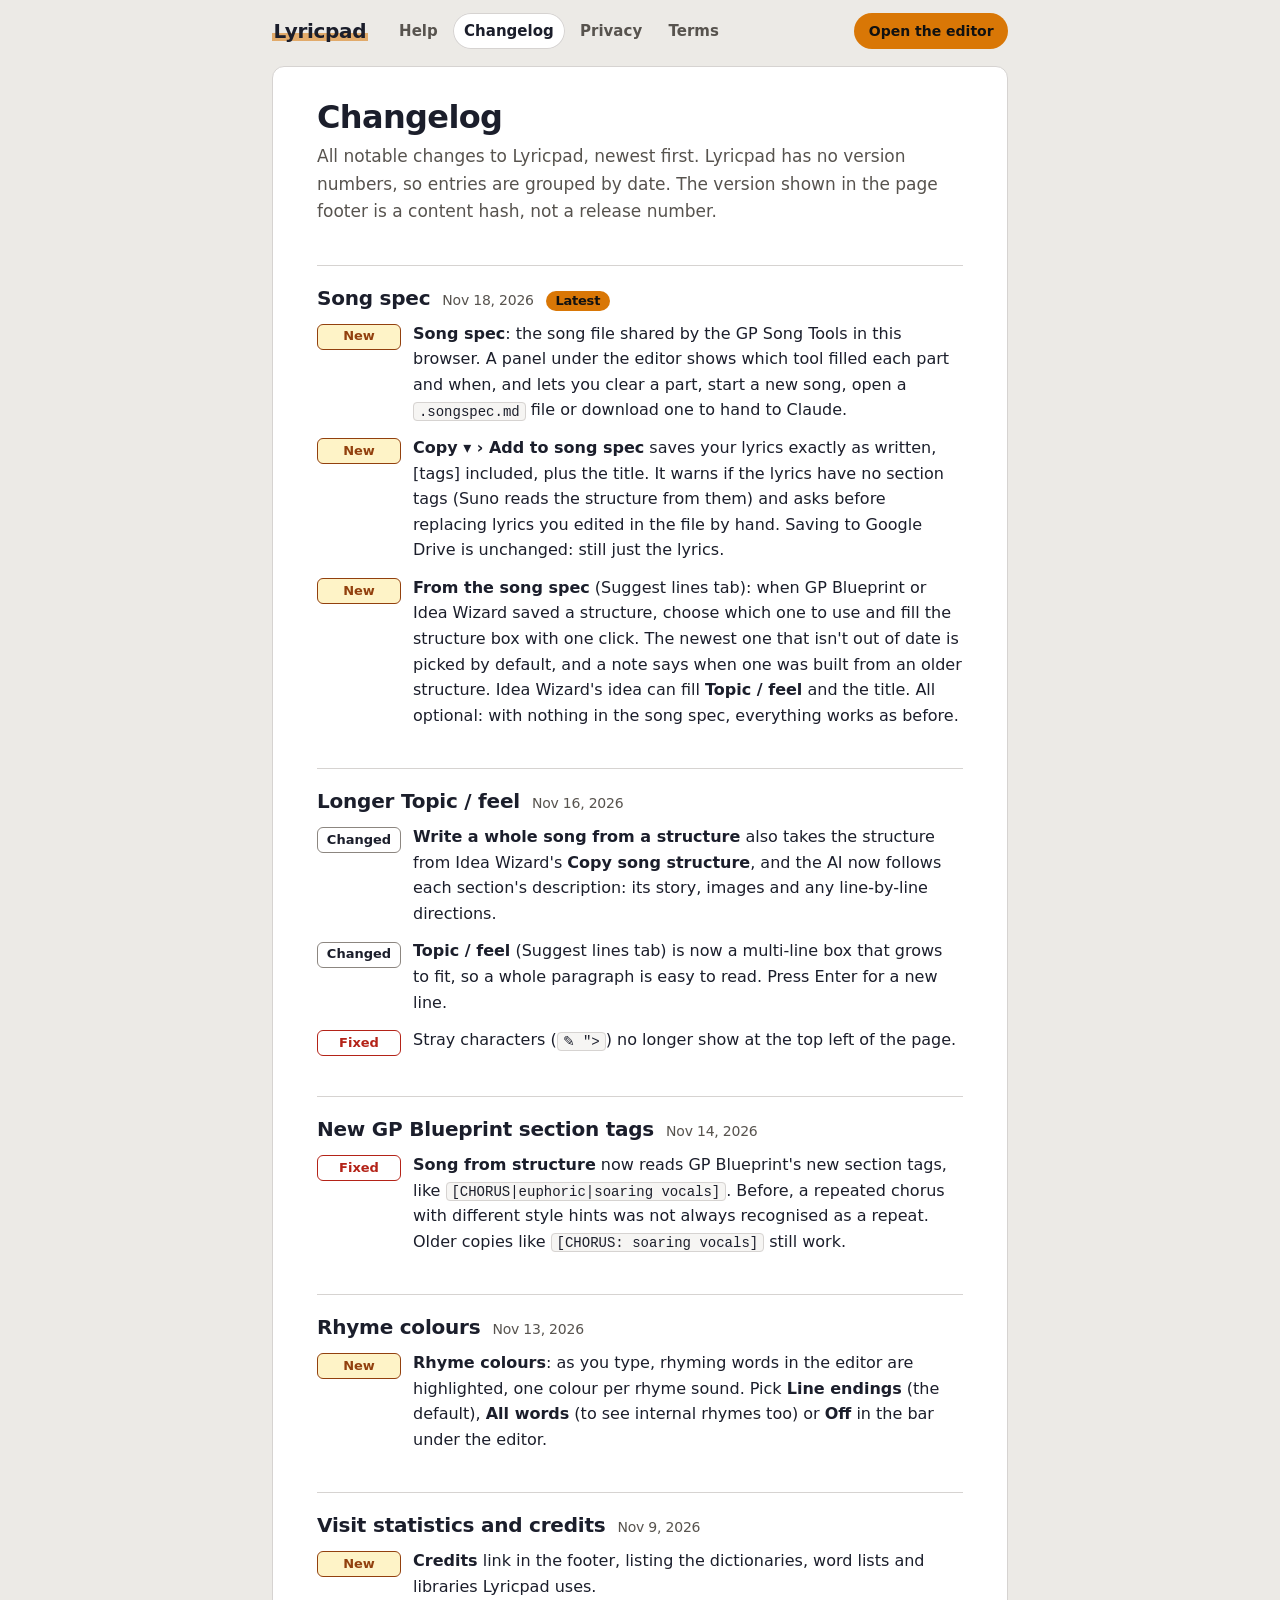
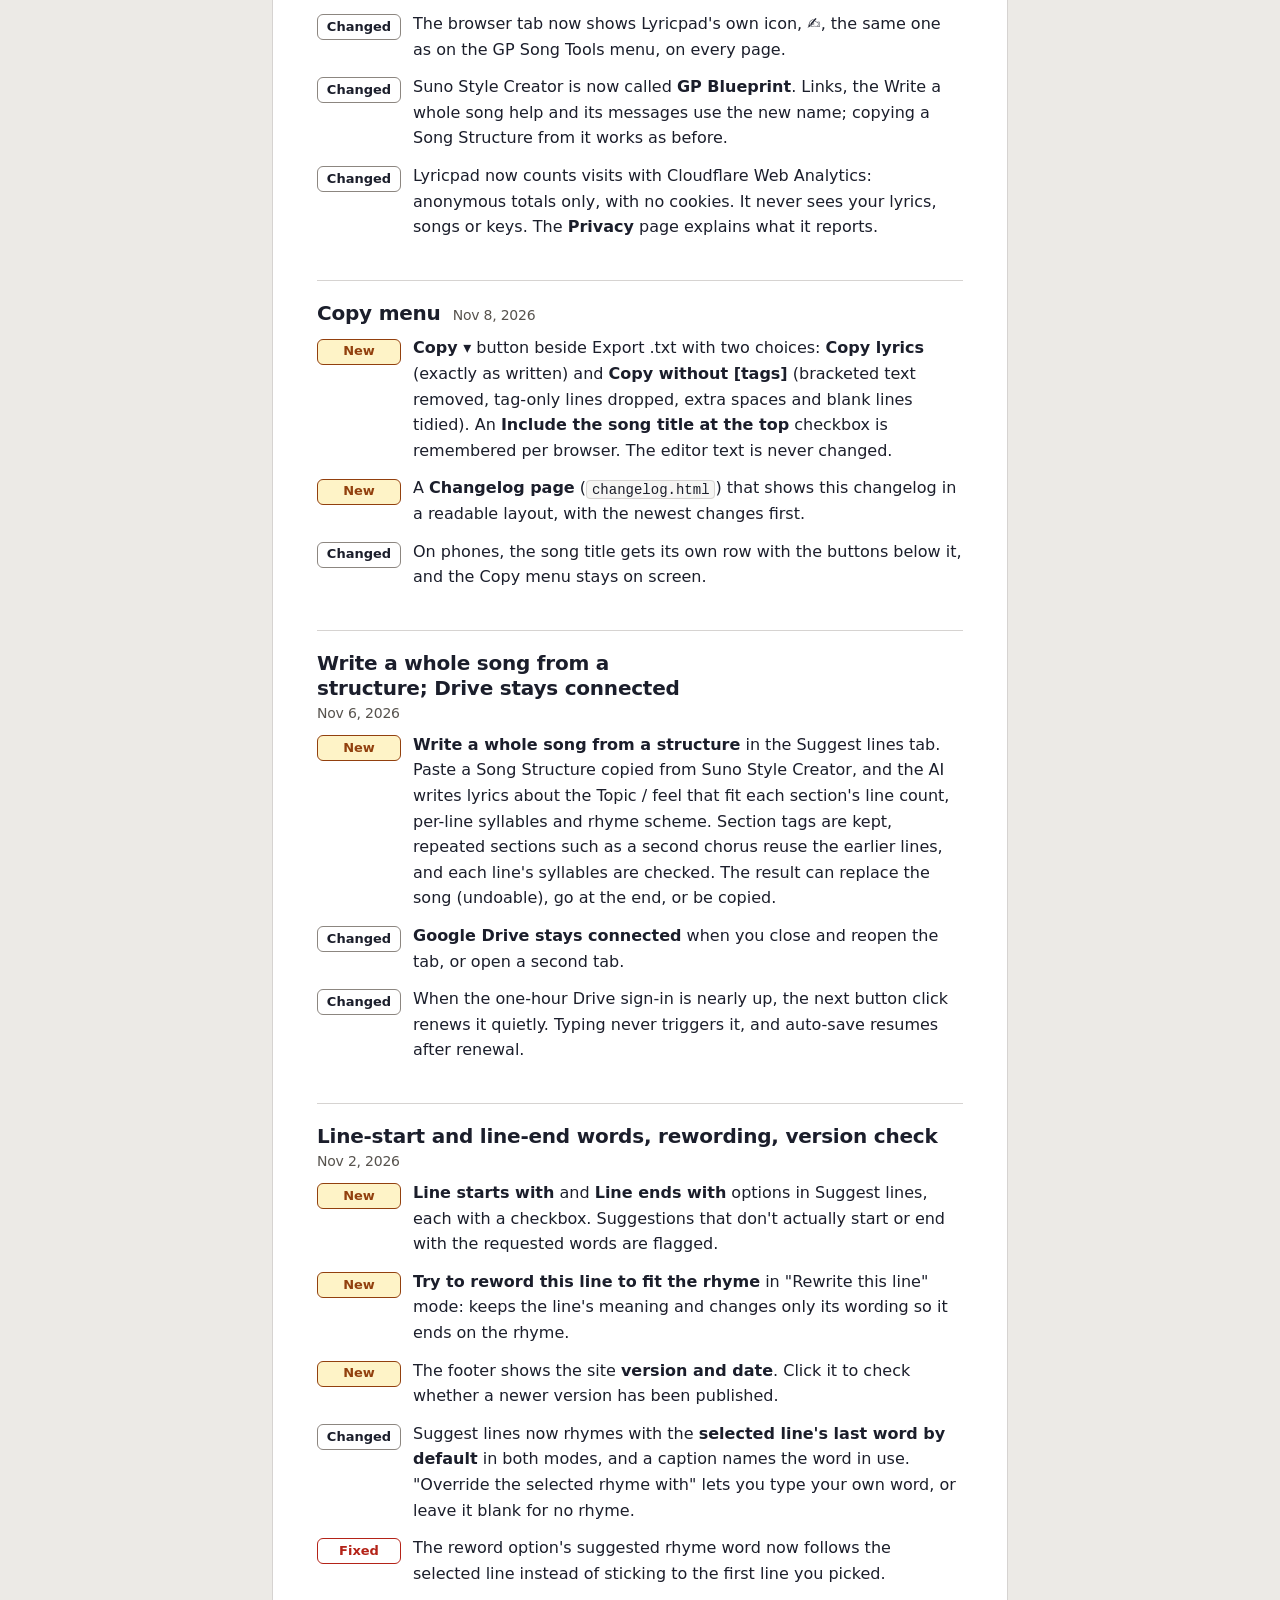
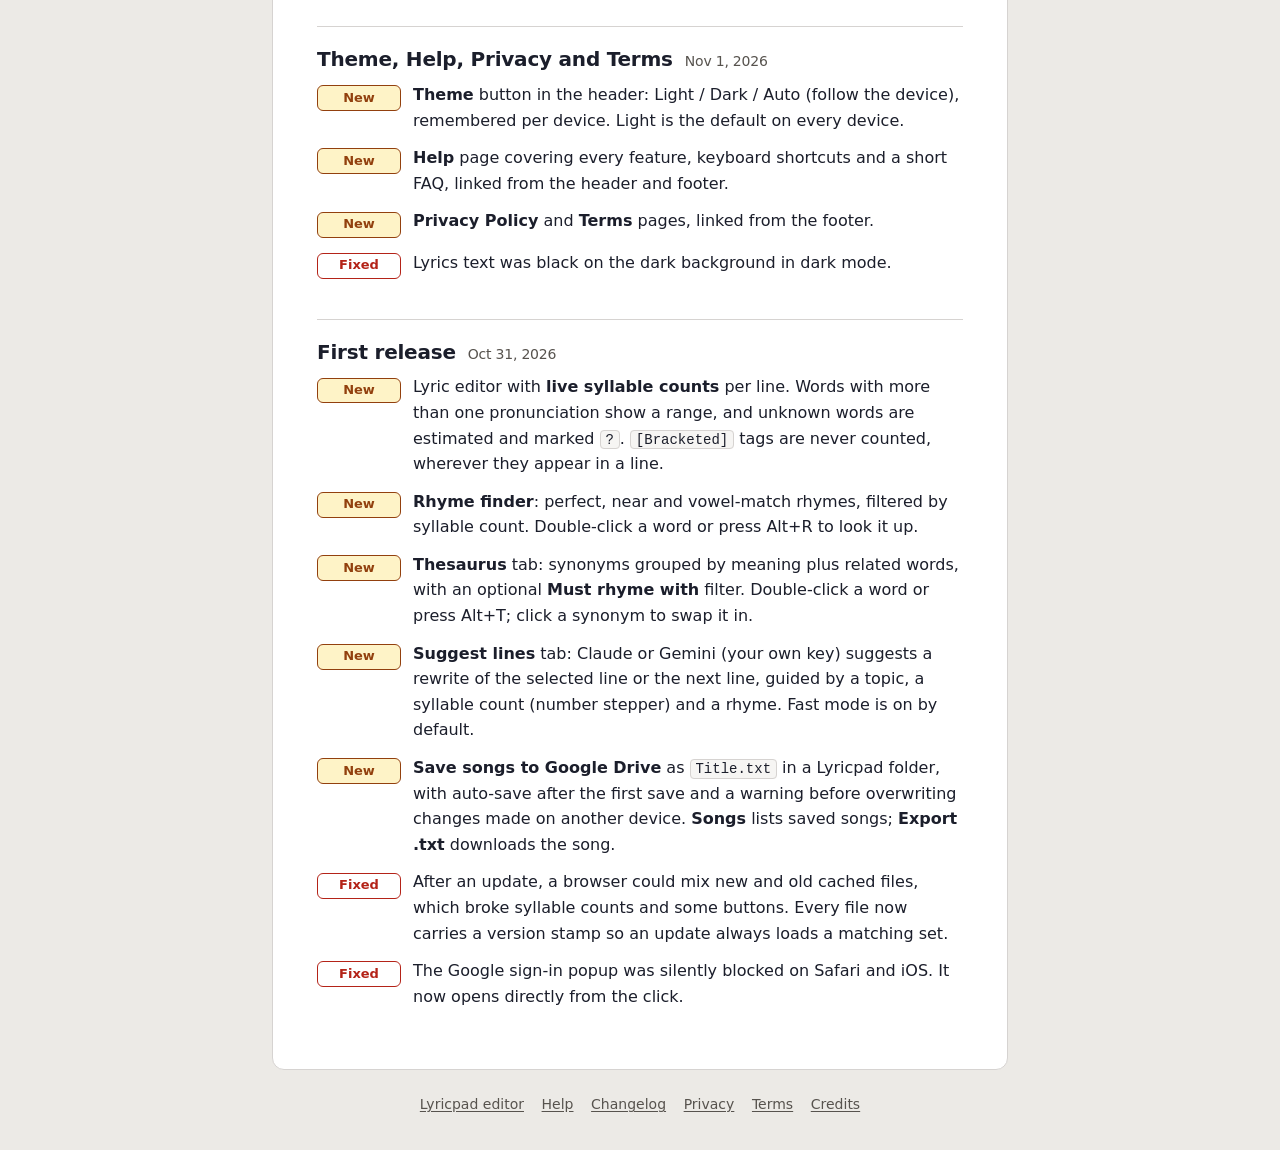
==== changelog.html @ 9645e750 "WIP redesign: design system, plan, new app and page styles Co-Authored-By: Claude Opus 5.5 <noreply@" ====
<!doctype html>
<html lang="en">
<head>
<meta charset="utf-8">
<link rel="icon" href="data:image/svg+xml,<svg xmlns='http://www.w3.org/2000/svg' viewBox='0 0 100 100'><text y='.9em' font-size='90'>✍️</text></svg>">
<meta name="viewport" content="width=device-width, initial-scale=1, viewport-fit=cover">
<title>Lyricpad — Changelog</title>
<meta name="description" content="What changed in Lyricpad, newest first.">
<script>
  // Match the theme chosen in the app.
  (function () {
    let t = "light";
    try { t = localStorage.getItem("lyricpad:theme") || "light"; } catch {}
    document.documentElement.dataset.theme = t === "dark" || t === "auto" ? t : "light";
  })();
</script>
<link rel="stylesheet" href="css/pages.css?v=831891fa">
</head>
<body>
<header class="pagebar">
  <a class="brand" href="./" title="Back to the Lyricpad editor"><span class="mark">Lyricpad</span></a>
  <nav aria-label="Lyricpad pages"><a href="help.html">Help</a><a href="changelog.html" aria-current="page">Changelog</a><a href="privacy.html">Privacy</a><a href="terms.html">Terms</a></nav>
  <a class="open-app" href="./">Open the editor</a>
</header>
<div class="page-wrap">
<main>
<h1>Changelog</h1>
<p class="sub"><span id="intro">What changed in Lyricpad, newest first.</span></p>
<div id="log"><p class="msg">Loading…</p></div>
</main>
</div>
<footer class="page-foot">
  <a href="./">Lyricpad editor</a>
  <a href="help.html">Help</a>
  <a href="changelog.html">Changelog</a>
  <a href="privacy.html">Privacy</a>
  <a href="terms.html">Terms</a>
  <a href="https://gp-songtools.github.io/toolsmenu/privacy.html#credits">Credits</a>
</footer>
<script>
// Renders CHANGELOG.md (the single source of truth) next to this page.
(function () {
  const log = document.getElementById("log");
  const MON = ["Jan","Feb","Mar","Apr","May","Jun","Jul","Aug","Sep","Oct","Nov","Dec"];
  const TAGS = { added: ["new", "New"], changed: ["chg", "Changed"], fixed: ["fix", "Fixed"], removed: ["chg", "Removed"] };
  const esc = s => s.replace(/&/g, "&amp;").replace(/</g, "&lt;").replace(/>/g, "&gt;").replace(/"/g, "&quot;");
  // Inline markdown on already-escaped text: `code`, **bold**, *italic*, [text](url).
  function inline(s) {
    const codes = [];
    s = esc(s).replace(/`([^`]+)`/g, (_, c) => (codes.push(c), "\u0000" + (codes.length - 1) + "\u0000"));
    s = s.replace(/\*\*(.+?)\*\*/g, "<b>$1</b>")
         .replace(/(^|[^*\w])\*([^*\s][^*]*?)\*(?!\w)/g, "$1<i>$2</i>")
         .replace(/\[([^\]]+)\]\(([^)\s]+)\)/g, (m, t, u) =>
           /^(https?:\/\/|\.?\/|#|[\w.-]+(\.\w+)?$)/.test(u) ? `<a href="${u}">${t}</a>` : t)
         .replace(/(^|[\s(])(https?:\/\/[^\s<)]+)/g, '$1<a href="$2">$2</a>');
    return s.replace(/\u0000(\d+)\u0000/g, (_, i) => `<code>${codes[i]}</code>`);
  }
  function niceDate(d) {
    const m = /^(\d{4})-(\d{2})-(\d{2})$/.exec(d);
    return m ? `${MON[+m[2] - 1]} ${+m[3]}, ${m[1]}` : d;
  }
  function render(md) {
    const out = [], intro = [];
    let sec = null, tag = null, item = null, sub = null;
    const close = () => { item = null; sub = null; };
    for (const raw of md.replace(/\r/g, "").split("\n")) {
      const line = raw.trimEnd();
      let m;
      if (/^#\s/.test(line)) continue;
      if ((m = /^##\s+(.*)$/.exec(line))) {
        close(); tag = null;
        const [, date, title] = /^(\d{4}-\d{2}-\d{2})?\s*(?:[—–-]\s*)?(.*)$/.exec(m[1]);
        sec = { date: date || "", title: title || "", body: [] };
        out.push(sec); continue;
      }
      if (!sec) { if (line) intro.push(line); continue; }
      if ((m = /^###\s+(.*)$/.exec(line))) {
        close();
        const k = m[1].trim().toLowerCase();
        tag = TAGS[k] || ["chg", m[1].trim()];
        continue;
      }
      if ((m = /^- (.*)$/.exec(line))) {
        item = { tag, text: m[1], subs: [] }; sub = null;
        sec.body.push(item); continue;
      }
      if (item && (m = /^\s{2,}- (.*)$/.exec(line))) { sub = { text: m[1] }; item.subs.push(sub); continue; }
      if (item && /^\s{2,}\S/.test(line)) { (sub || item).text += " " + line.trim(); continue; }
      if (!line) { close(); continue; }
      sec.body.push({ para: line });
    }
    if (!out.length) throw new Error("No entries found");
    let html = "";
    out.forEach((s, i) => {
      const id = (s.date || "entry") + (out.slice(0, i).some(o => o.date === s.date) ? "-" + i : "");
      html += `<section><h2 id="${esc(id)}"><span class="ver"><span class="v">${inline(s.title || niceDate(s.date))}</span>`;
      if (s.title && s.date) html += `<time datetime="${esc(s.date)}">${esc(niceDate(s.date))}</time>`;
      if (i === 0) html += `<span class="cur">Latest</span>`;
      html += `</span></h2>`;
      let open = false;
      for (const b of s.body) {
        if (b.para) { if (open) { html += "</ul>"; open = false; } html += `<p>${inline(b.para)}</p>`; continue; }
        if (!open) { html += "<ul>"; open = true; }
        const [cls, label] = b.tag || ["chg", "Note"];
        html += `<li><span class="tag ${cls}">${esc(label)}</span><span>${inline(b.text)}`;
        if (b.subs.length) html += "<ul>" + b.subs.map(x => `<li>${inline(x.text)}</li>`).join("") + "</ul>";
        html += "</span></li>";
      }
      if (open) html += "</ul>";
      html += "</section>";
    });
    if (intro.length) document.getElementById("intro").innerHTML = intro.map(inline).join(" ");
    log.innerHTML = html;
    if (location.hash) { const t = document.getElementById(location.hash.slice(1)); if (t) t.scrollIntoView(); }
  }
  fetch("CHANGELOG.md", { cache: "no-cache" })
    .then(r => { if (!r.ok) throw new Error("HTTP " + r.status); return r.text(); })
    .then(render)
    .catch(e => {
      log.innerHTML = '<p class="msg">The changelog couldn’t be loaded ({ERR}). <a href="https://github.com/gp-songtools/lyricpad/blob/main/CHANGELOG.md">View it on GitHub</a>.</p>'.replace("{ERR}", esc(String(e.message || e)));
    });
})();
</script>
<!-- Cloudflare Web Analytics --><script type='module' src='https://static.cloudflareinsights.com/beacon.min.js' data-cf-beacon='{"token": "2c5b0c69f74b496998f02d0e1f651bd5"}'></script><!-- End Cloudflare Web Analytics -->
</body>
</html>
---- css/pages.css ----
/* Help, changelog, privacy and terms. Same tokens as the app (design-system/lyricpad/MASTER.md). */
:root {
  --bg: #eceae6; --paper: #ffffff; --sunk: #f6f5f3; --ink: #1b1e2b; --muted: #57534e; --line: #d6d3d1;
  --edge: #8c8680; --accent: #d97706; --on-accent: #111111; --accent-ink: #92400e; --accent-soft: #fef3c7;
  --ring: #b45309; --warn: #8a5a00; --danger: #b42318; --ok: #166534;
  --font-lyric: Charter, "Bitstream Charter", "Iowan Old Style", "Sitka Text", Cambria, Georgia, serif;
  --font-ui: system-ui, -apple-system, "Segoe UI", Roboto, "Helvetica Neue", Arial, sans-serif;
  --font-mono: ui-monospace, SFMono-Regular, Menlo, Consolas, monospace;
  --fs-xs: .8125rem; --fs-sm: .875rem;
  color-scheme: light;
}
@media (prefers-color-scheme: dark) {
  :root:not([data-theme="light"]):not([data-theme="dark"]) {
    --bg: #141312; --paper: #1f1d1b; --sunk: #191816; --ink: #f2f0ec; --muted: #aba59d; --line: #3a3632;
    --edge: #7a746e; --accent: #f59e0b; --accent-ink: #fbbf24; --accent-soft: #3a2c12; --ring: #fbbf24;
    --warn: #e8b04a; --danger: #f4877a; --ok: #6fcf8e; color-scheme: dark;
  }
}
:root[data-theme="dark"] {
  --bg: #141312; --paper: #1f1d1b; --sunk: #191816; --ink: #f2f0ec; --muted: #aba59d; --line: #3a3632;
  --edge: #7a746e; --accent: #f59e0b; --accent-ink: #fbbf24; --accent-soft: #3a2c12; --ring: #fbbf24;
  --warn: #e8b04a; --danger: #f4877a; --ok: #6fcf8e; color-scheme: dark;
}

* { box-sizing: border-box; }
html { -webkit-text-size-adjust: 100%; }
body { margin: 0; background: var(--bg); color: var(--ink); font: 1rem/1.6 var(--font-ui); }
a { color: var(--accent-ink); text-underline-offset: 2px; }
a:hover { color: var(--ink); }
:focus-visible { outline: 2px solid var(--ring); outline-offset: 2px; border-radius: 2px; }
b, strong { font-weight: 650; }

/* Top bar, shared with the app */
.pagebar {
  display: flex; flex-wrap: wrap; align-items: center; gap: .5rem 1.25rem;
  max-width: 48rem; margin: 0 auto; padding: .8rem 1rem;
}
.brand { font-size: 1.25rem; font-weight: 700; letter-spacing: -.015em; color: var(--ink); text-decoration: none; }
.mark {
  background: linear-gradient(transparent 58%, color-mix(in srgb, var(--accent) 55%, transparent) 58%, color-mix(in srgb, var(--accent) 55%, transparent) 92%, transparent 92%);
  padding: 0 .08em;
}
.pagebar nav { display: flex; flex-wrap: wrap; gap: .25rem; }
.pagebar nav a {
  display: inline-flex; align-items: center; min-height: 2.25rem; padding: .25rem .7rem; border-radius: 999px;
  color: var(--muted); font-size: .9375rem; font-weight: 600; text-decoration: none;
}
.pagebar nav a:hover { color: var(--ink); background: var(--paper); }
.pagebar nav a[aria-current="page"] { color: var(--ink); background: var(--paper); box-shadow: inset 0 0 0 1px var(--line); }
.open-app {
  margin-left: auto; display: inline-flex; align-items: center; min-height: 2.25rem; padding: .3rem .9rem;
  border-radius: 999px; background: var(--accent); color: var(--on-accent); font-size: var(--fs-sm); font-weight: 650; text-decoration: none;
}
.open-app:hover { color: var(--on-accent); background: color-mix(in srgb, var(--accent) 86%, var(--ink)); }

/* The sheet */
main {
  max-width: 46rem; margin: .25rem auto 0; padding: 2rem clamp(1rem, 4vw, 2.75rem) 3rem;
  background: var(--paper); border: 1px solid var(--line); border-radius: 12px;
}
.page-wrap { padding: 0 1rem; }
h1 { font-size: 2rem; line-height: 1.15; font-weight: 750; letter-spacing: -.02em; margin: 0 0 .5rem; text-wrap: balance; }
h2 {
  font-size: 1.375rem; line-height: 1.25; font-weight: 700; letter-spacing: -.01em;
  margin: 2.5rem 0 .6rem; padding-top: 1.25rem; border-top: 1px solid var(--line); scroll-margin-top: 1rem; text-wrap: balance;
}
h3 { font-size: 1.0625rem; font-weight: 700; margin: 1.6rem 0 .35rem; scroll-margin-top: 1rem; }
p, ul, ol, table { max-width: 68ch; }
p { margin: 0 0 .9rem; }
ul, ol { padding-left: 1.3rem; margin: 0 0 1rem; }
li { margin: .35rem 0; }
li::marker { color: var(--muted); }
.lede, p.meta, .sub { color: var(--muted); font-size: 1.0625rem; margin: 0 0 1.5rem; }
p.meta { font-size: var(--fs-sm); font-variant-numeric: tabular-nums; }
code {
  font-family: var(--font-mono); font-size: .875em; background: var(--sunk); border: 1px solid var(--line);
  border-radius: 4px; padding: .05em .35em; overflow-wrap: anywhere;
}
kbd {
  font: 600 .85em var(--font-mono); background: var(--paper); border: 1px solid var(--edge); border-bottom-width: 2px;
  border-radius: 5px; padding: .05em .4em; white-space: nowrap;
}
.btn { font-weight: 650; white-space: nowrap; }

/* Help */
nav.toc {
  display: flex; flex-wrap: wrap; gap: .4rem; margin: 0 0 1rem; padding: 0; background: none; border: 0;
}
nav.toc a {
  display: inline-flex; align-items: center; min-height: 2.25rem; padding: .25rem .75rem; border: 1px solid var(--edge);
  border-radius: 999px; font-size: var(--fs-sm); font-weight: 600; color: var(--ink); text-decoration: none;
}
nav.toc a:hover { background: var(--sunk); border-color: var(--ink); }
.tip {
  background: var(--accent-soft); border-left: 3px solid var(--accent); border-radius: 0 8px 8px 0;
  padding: .75rem 1rem; margin: 1.1rem 0; font-size: .9375rem; max-width: 68ch;
}
.example {
  font-family: var(--font-lyric); font-size: 1.0625rem; line-height: 1.75rem; background: var(--paper);
  border: 1px solid var(--line); border-radius: 10px; overflow: hidden; display: grid;
  grid-template-columns: 3.25rem 1fr; margin: 1rem 0; max-width: 68ch;
}
.example > span { padding: 0 .9rem; }
.example > span:first-child, .example > span:nth-child(2) { padding-top: .5rem; }
.example > span:nth-last-child(-n+2) { padding-bottom: .5rem; }
.example .n {
  font: 600 var(--fs-sm)/1.75rem var(--font-ui); color: var(--muted); text-align: right; padding: 0 .6rem;
  background: var(--sunk); border-right: 1px solid var(--line); font-variant-numeric: tabular-nums;
}
table { border-collapse: collapse; width: 100%; font-size: .9375rem; margin: .5rem 0 1.25rem; }
th, td { text-align: left; padding: .55rem .6rem; border-bottom: 1px solid var(--line); vertical-align: top; }
th { font-size: var(--fs-sm); font-weight: 650; color: var(--muted); }
.table-wrap { overflow-x: auto; max-width: 100%; }

/* Changelog */
.ver { display: flex; align-items: baseline; gap: .25rem .75rem; flex-wrap: wrap; }
.ver .v { font-size: 1.25rem; font-weight: 700; }
.ver time { color: var(--muted); font-size: var(--fs-sm); font-weight: 500; font-variant-numeric: tabular-nums; }
.ver .cur {
  font-size: var(--fs-xs); font-weight: 700; background: var(--accent); color: var(--on-accent);
  border-radius: 999px; padding: .1rem .6rem;
}
#log ul { list-style: none; padding: 0; margin: .5rem 0 0; }
#log li { display: flex; gap: .75rem; align-items: flex-start; margin: 0 0 .75rem; }
#log li > span:last-child { min-width: 0; }
#log li ul { margin: .4rem 0 0; }
#log li li { display: list-item; list-style: disc; margin: 0 0 .3rem 1.2rem; }
.tag {
  flex: 0 0 5.25rem; text-align: center; font-size: var(--fs-xs); font-weight: 700; border-radius: 6px;
  padding: .1rem .4rem; margin-top: .2rem; border: 1px solid var(--edge); background: var(--paper); color: var(--ink);
}
.tag.new { background: var(--accent-soft); border-color: var(--accent-ink); color: var(--accent-ink); }
.tag.fix { border-color: var(--danger); color: var(--danger); }
.msg { background: var(--sunk); border: 1px solid var(--line); border-radius: 10px; padding: .8rem 1rem; }

/* Footer, shared with the app */
.page-foot {
  display: flex; flex-wrap: wrap; justify-content: center; gap: .35rem 1.1rem;
  max-width: 64rem; margin: 0 auto; padding: 1.25rem 1rem 2rem; font-size: var(--fs-sm); color: var(--muted);
}
.page-foot a { color: var(--muted); }
.page-foot a:hover { color: var(--ink); }

@media (max-width: 600px) {
  .pagebar { padding: .7rem .75rem; gap: .4rem .75rem; }
  .pagebar nav { order: 3; flex-basis: 100%; margin-left: -.5rem; }
  .page-wrap { padding: 0 .5rem; }
  main { padding: 1.5rem 1rem 2rem; border-radius: 10px; }
  h1 { font-size: 1.75rem; }
  h2 { font-size: 1.25rem; margin-top: 2rem; }
  #log li { flex-direction: column; gap: .3rem; }
  .tag { flex-basis: auto; }
}
@media (prefers-reduced-motion: no-preference) { html { scroll-behavior: smooth; } }
.page-foot a { display: inline-flex; align-items: center; min-height: 1.75rem; }
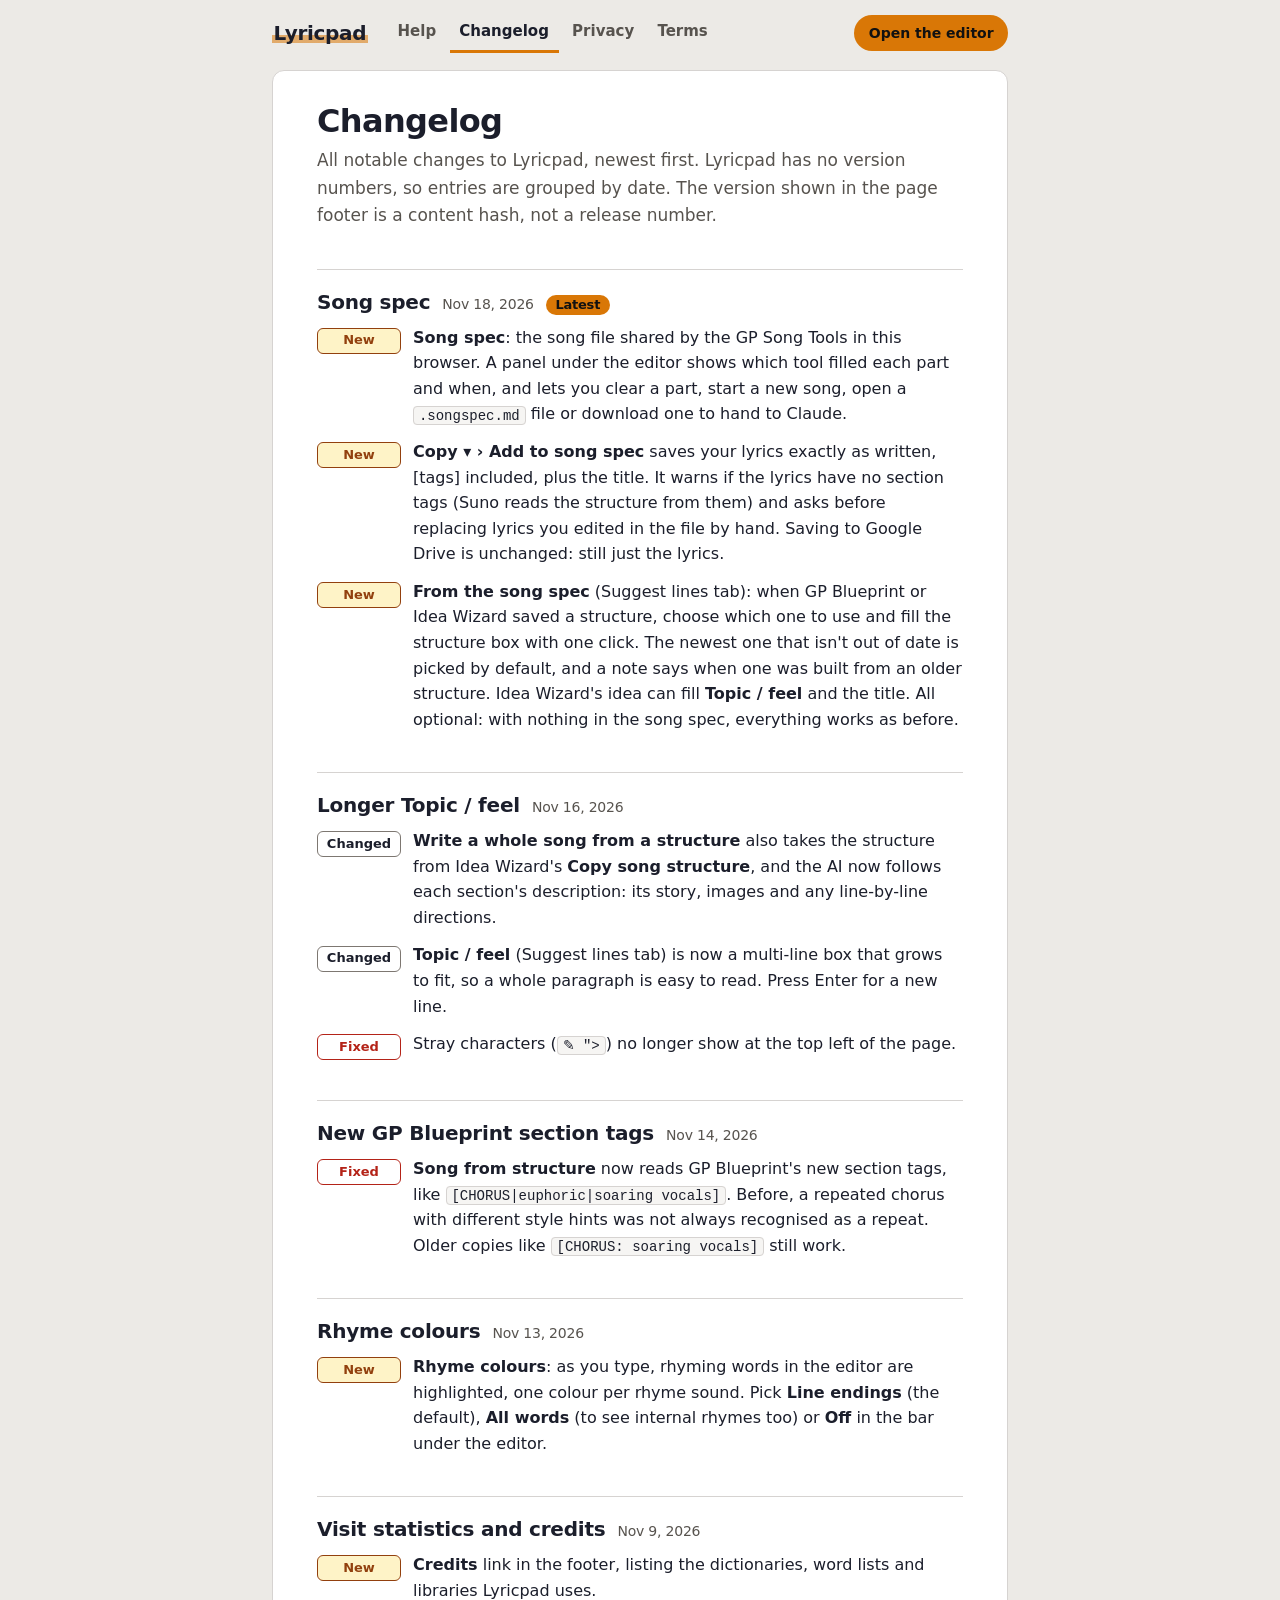
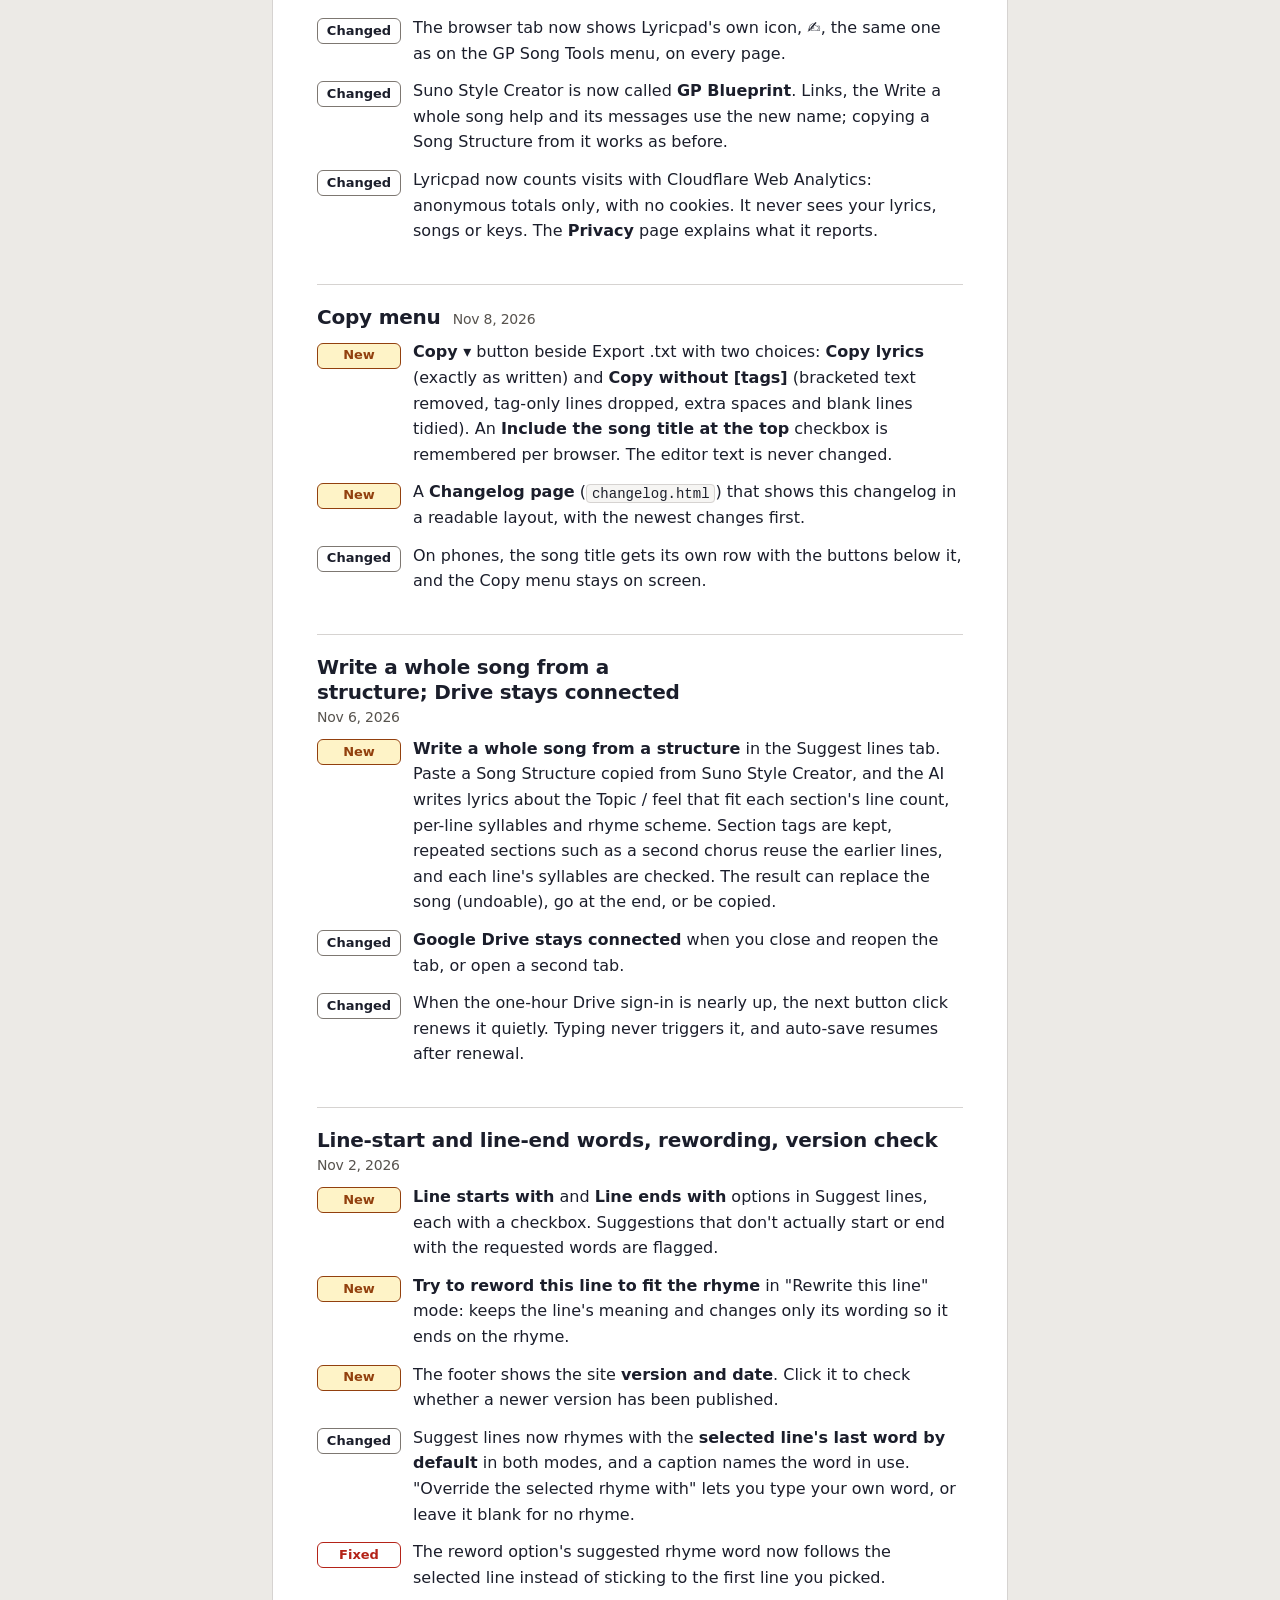
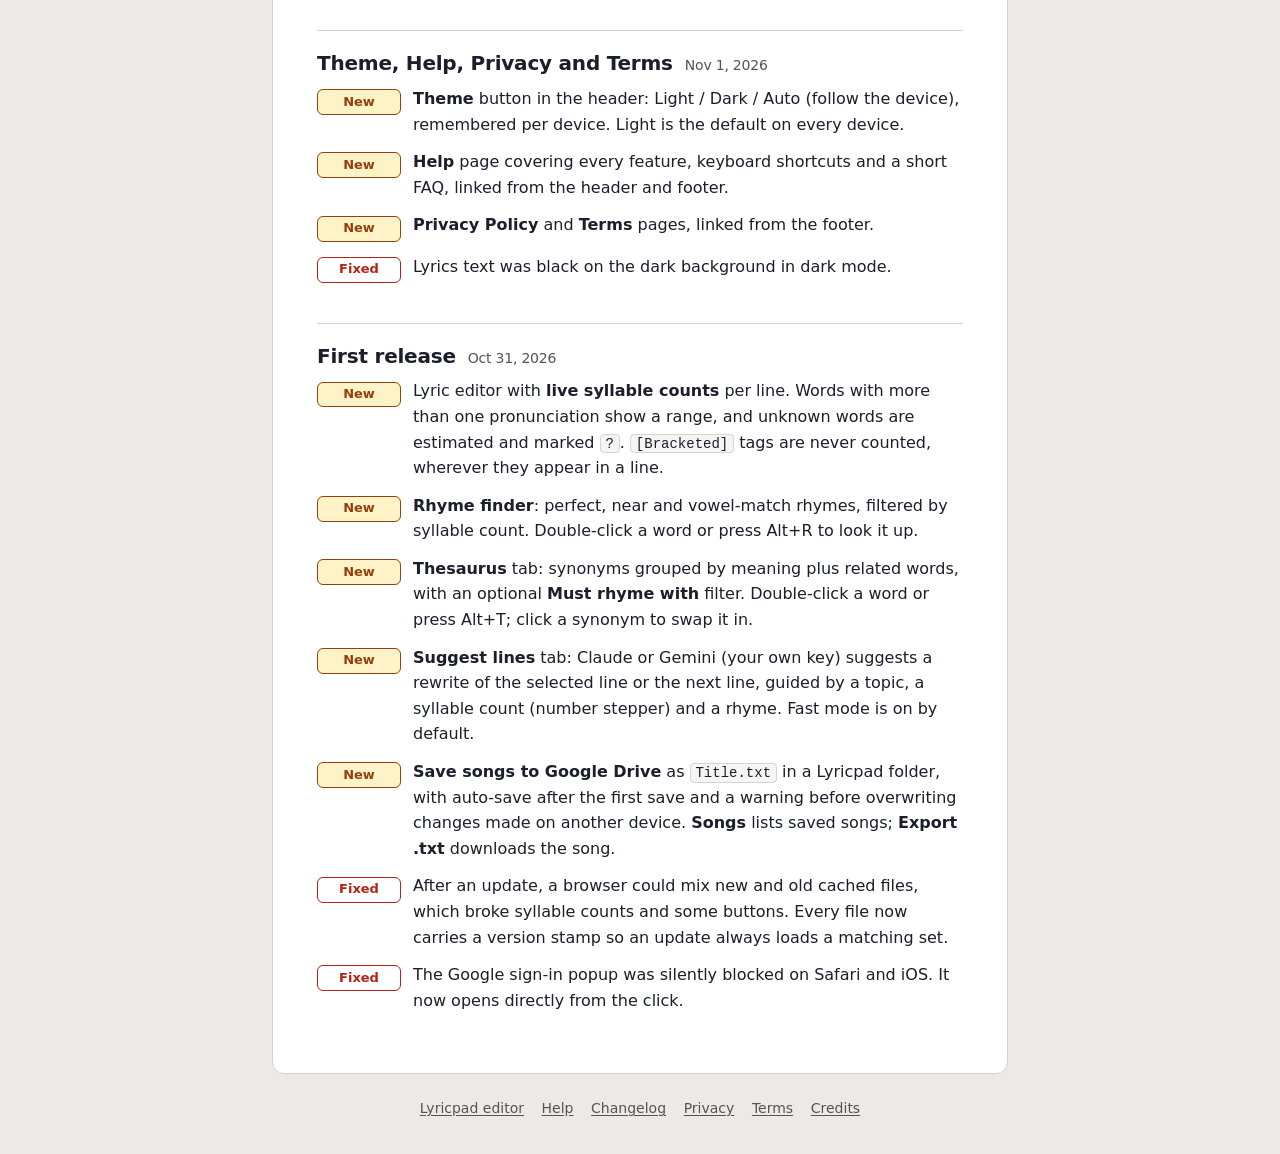
==== commit 8eb402d7: "Redesign: critique fixes and polish (gutter alignment, readable counts, phone flow) Co-Authored-By: " ====
--- a/changelog.html
+++ b/changelog.html
@@ -14,7 +14,7 @@
     document.documentElement.dataset.theme = t === "dark" || t === "auto" ? t : "light";
   })();
 </script>
-<link rel="stylesheet" href="css/pages.css?v=831891fa">
+<link rel="stylesheet" href="css/pages.css?v=d13c56d4">
 </head>
 <body>
 <header class="pagebar">
--- a/css/pages.css
+++ b/css/pages.css
@@ -1,7 +1,7 @@
 /* Help, changelog, privacy and terms. Same tokens as the app (design-system/lyricpad/MASTER.md). */
 :root {
   --bg: #eceae6; --paper: #ffffff; --sunk: #f6f5f3; --ink: #1b1e2b; --muted: #57534e; --line: #d6d3d1;
-  --edge: #8c8680; --accent: #d97706; --on-accent: #111111; --accent-ink: #92400e; --accent-soft: #fef3c7;
+  --edge: #7d7771; --accent: #d97706; --on-accent: #111111; --accent-ink: #92400e; --accent-soft: #fef3c7;
   --ring: #b45309; --warn: #8a5a00; --danger: #b42318; --ok: #166534;
   --font-lyric: Charter, "Bitstream Charter", "Iowan Old Style", "Sitka Text", Cambria, Georgia, serif;
   --font-ui: system-ui, -apple-system, "Segoe UI", Roboto, "Helvetica Neue", Arial, sans-serif;
@@ -42,11 +42,11 @@
 }
 .pagebar nav { display: flex; flex-wrap: wrap; gap: .25rem; }
 .pagebar nav a {
-  display: inline-flex; align-items: center; min-height: 2.25rem; padding: .25rem .7rem; border-radius: 999px;
+  display: inline-flex; align-items: center; min-height: 2.5rem; padding: .3rem .6rem; border-bottom: 3px solid transparent;
   color: var(--muted); font-size: .9375rem; font-weight: 600; text-decoration: none;
 }
-.pagebar nav a:hover { color: var(--ink); background: var(--paper); }
-.pagebar nav a[aria-current="page"] { color: var(--ink); background: var(--paper); box-shadow: inset 0 0 0 1px var(--line); }
+.pagebar nav a:hover { color: var(--ink); }
+.pagebar nav a[aria-current="page"] { color: var(--ink); border-bottom-color: var(--accent); }
 .open-app {
   margin-left: auto; display: inline-flex; align-items: center; min-height: 2.25rem; padding: .3rem .9rem;
   border-radius: 999px; background: var(--accent); color: var(--on-accent); font-size: var(--fs-sm); font-weight: 650; text-decoration: none;
@@ -77,7 +77,7 @@
   border-radius: 4px; padding: .05em .35em; overflow-wrap: anywhere;
 }
 kbd {
-  font: 600 .85em var(--font-mono); background: var(--paper); border: 1px solid var(--edge); border-bottom-width: 2px;
+  font: 600 max(.85em, var(--fs-xs)) var(--font-mono); background: var(--paper); border: 1px solid var(--edge); border-bottom-width: 2px;
   border-radius: 5px; padding: .05em .4em; white-space: nowrap;
 }
 .btn { font-weight: 650; white-space: nowrap; }
@@ -92,7 +92,7 @@
 }
 nav.toc a:hover { background: var(--sunk); border-color: var(--ink); }
 .tip {
-  background: var(--accent-soft); border-left: 3px solid var(--accent); border-radius: 0 8px 8px 0;
+  background: var(--accent-soft); border: 1px solid color-mix(in srgb, var(--accent) 45%, transparent); border-radius: 8px;
   padding: .75rem 1rem; margin: 1.1rem 0; font-size: .9375rem; max-width: 68ch;
 }
 .example {
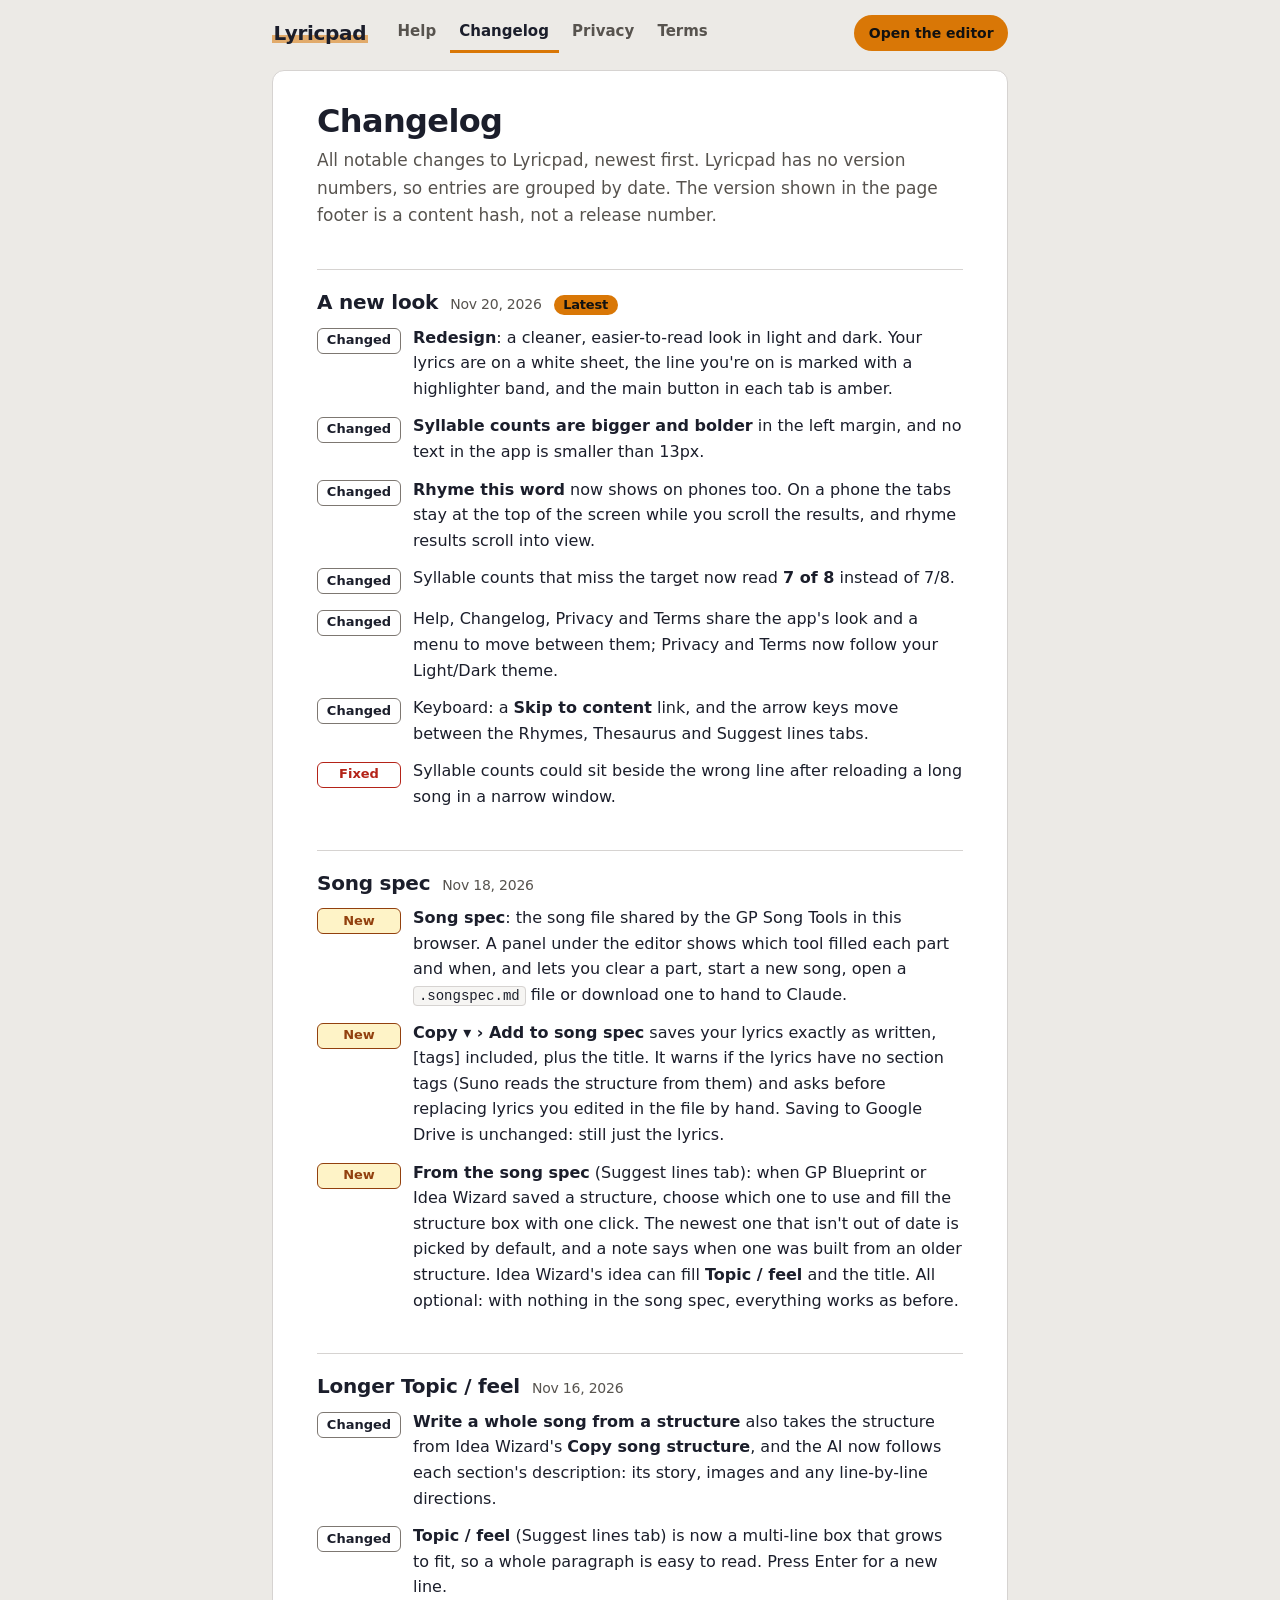
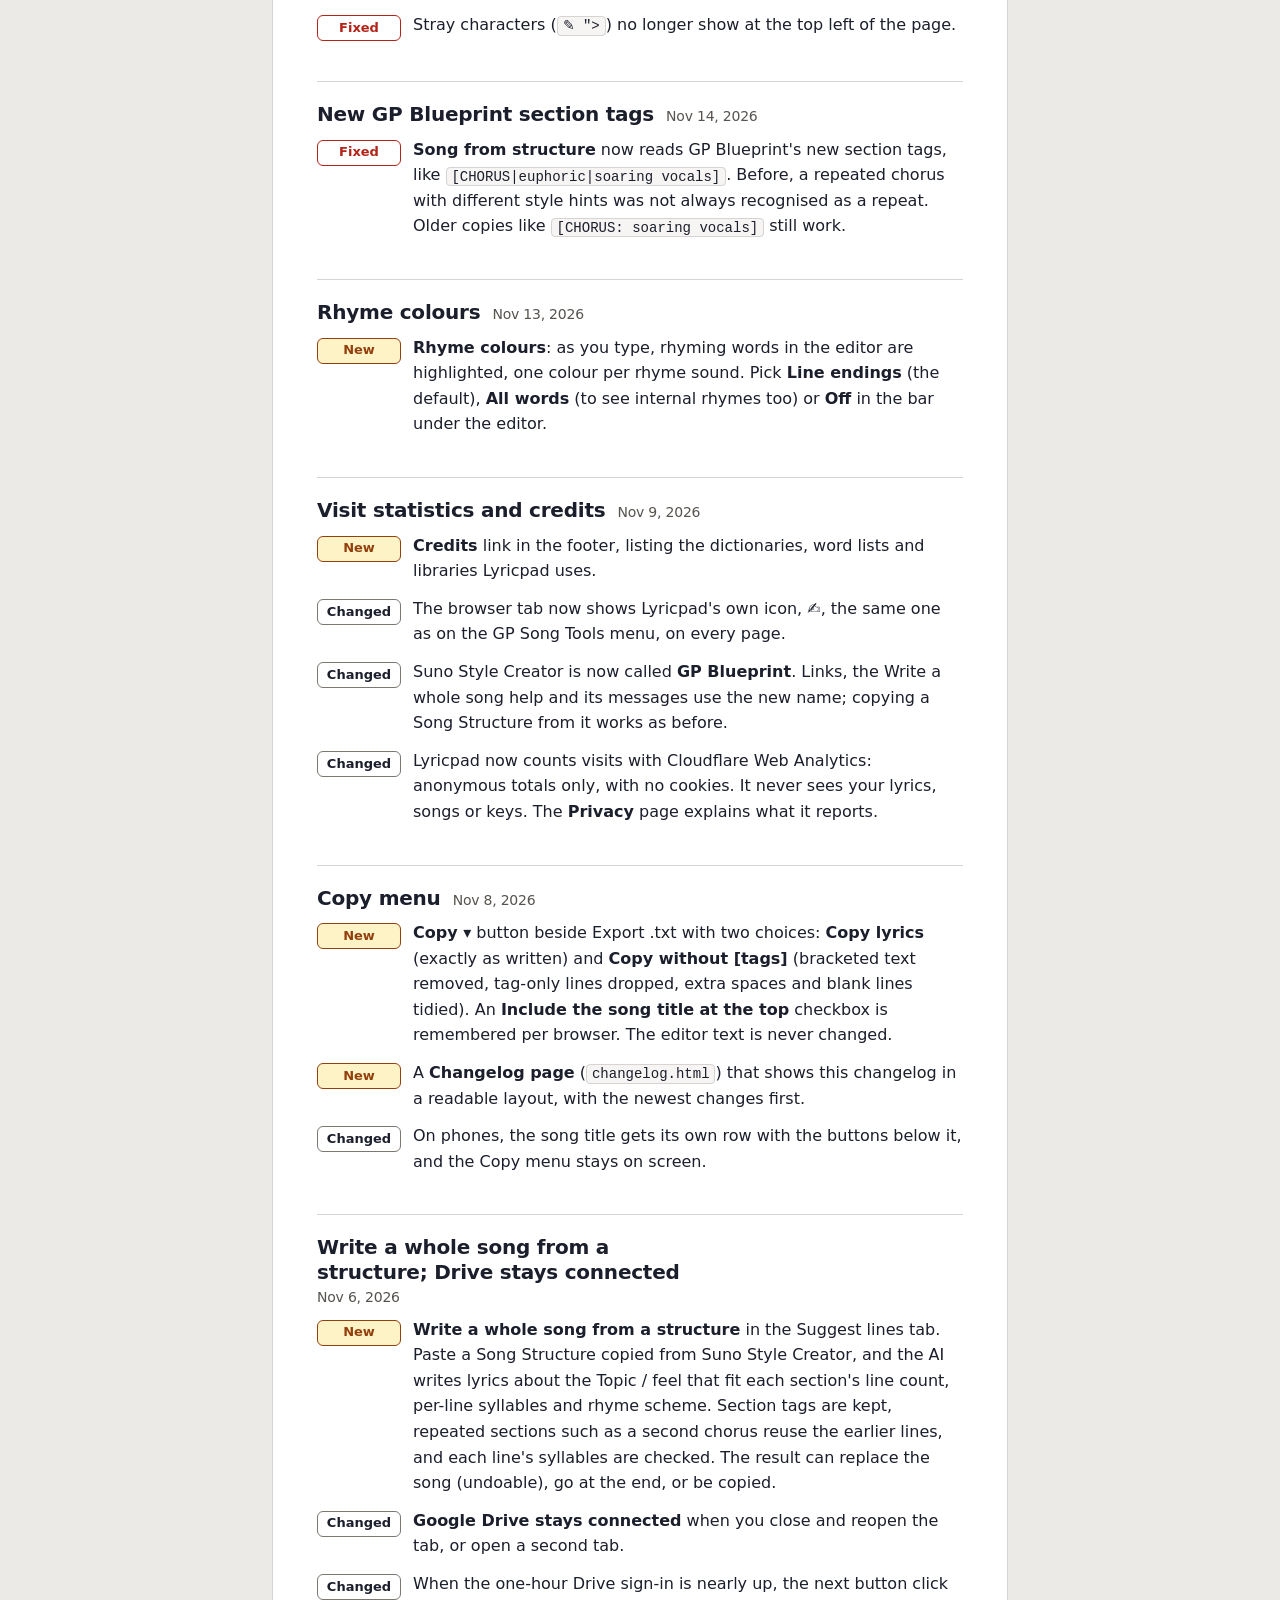
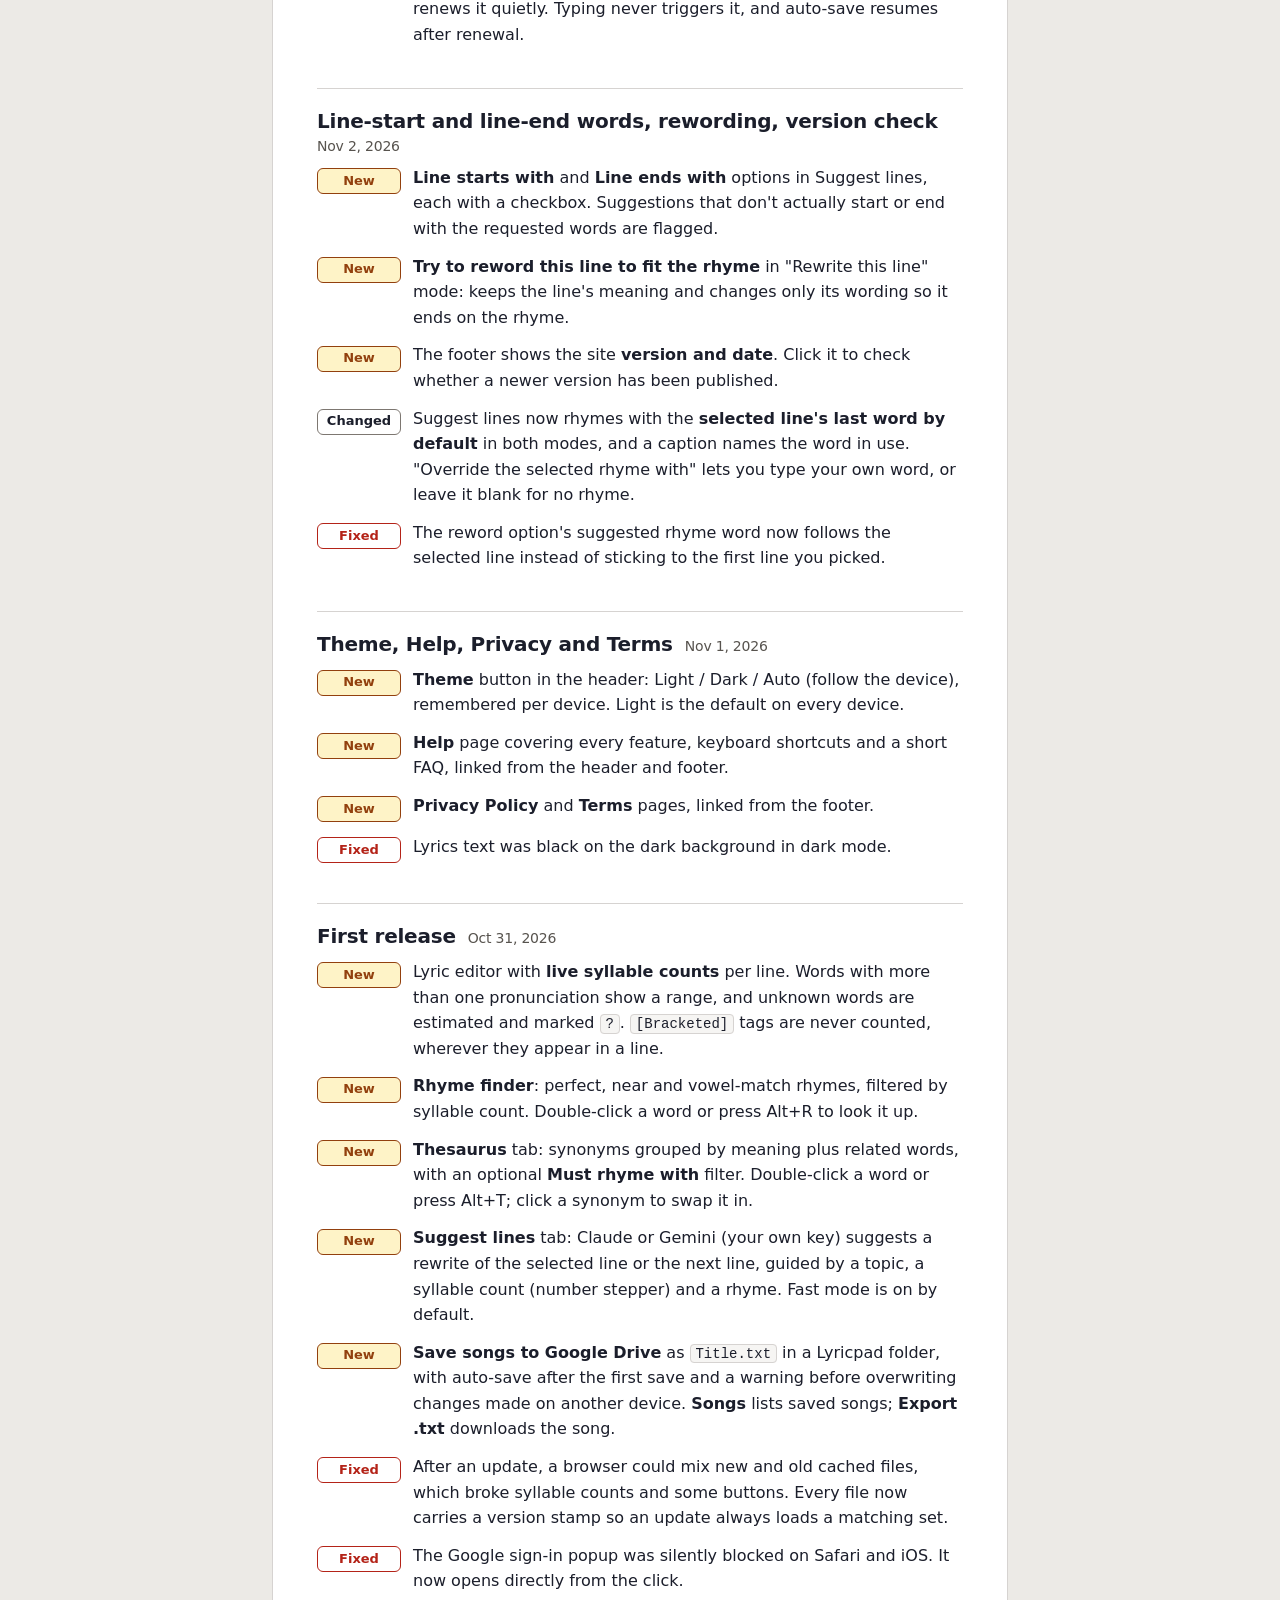
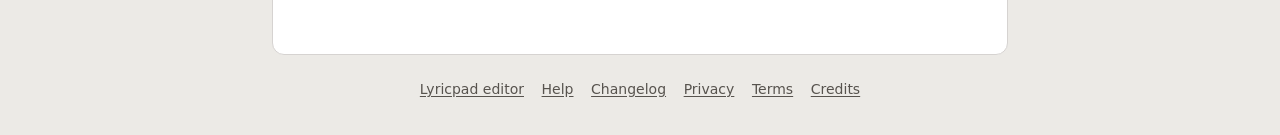
==== commit 1603f494: "Redesign Lyricpad: design system, new look for every page, critique and accessibility fixes - design" ====
--- a/changelog.html
+++ b/changelog.html
@@ -4,6 +4,8 @@
 <meta charset="utf-8">
 <link rel="icon" href="data:image/svg+xml,<svg xmlns='http://www.w3.org/2000/svg' viewBox='0 0 100 100'><text y='.9em' font-size='90'>✍️</text></svg>">
 <meta name="viewport" content="width=device-width, initial-scale=1, viewport-fit=cover">
+  <meta name="theme-color" content="#eceae6" media="(prefers-color-scheme: light)">
+  <meta name="theme-color" content="#141312" media="(prefers-color-scheme: dark)">
 <title>Lyricpad — Changelog</title>
 <meta name="description" content="What changed in Lyricpad, newest first.">
 <script>
@@ -14,16 +16,17 @@
     document.documentElement.dataset.theme = t === "dark" || t === "auto" ? t : "light";
   })();
 </script>
-<link rel="stylesheet" href="css/pages.css?v=d13c56d4">
+<link rel="stylesheet" href="css/pages.css?v=5e0421cd">
 </head>
 <body>
+<a class="skip" href="#main">Skip to content</a>
 <header class="pagebar">
   <a class="brand" href="./" title="Back to the Lyricpad editor"><span class="mark">Lyricpad</span></a>
   <nav aria-label="Lyricpad pages"><a href="help.html">Help</a><a href="changelog.html" aria-current="page">Changelog</a><a href="privacy.html">Privacy</a><a href="terms.html">Terms</a></nav>
   <a class="open-app" href="./">Open the editor</a>
 </header>
 <div class="page-wrap">
-<main>
+<main id="main">
 <h1>Changelog</h1>
 <p class="sub"><span id="intro">What changed in Lyricpad, newest first.</span></p>
 <div id="log"><p class="msg">Loading…</p></div>
--- a/css/pages.css
+++ b/css/pages.css
@@ -153,3 +153,9 @@
 }
 @media (prefers-reduced-motion: no-preference) { html { scroll-behavior: smooth; } }
 .page-foot a { display: inline-flex; align-items: center; min-height: 1.75rem; }
+
+.skip {
+  position: absolute; left: .75rem; top: -3rem; z-index: 20; padding: .5rem .9rem; border-radius: 8px;
+  background: var(--ink); color: var(--paper); font-weight: 650; text-decoration: none;
+}
+.skip:focus { top: .75rem; }
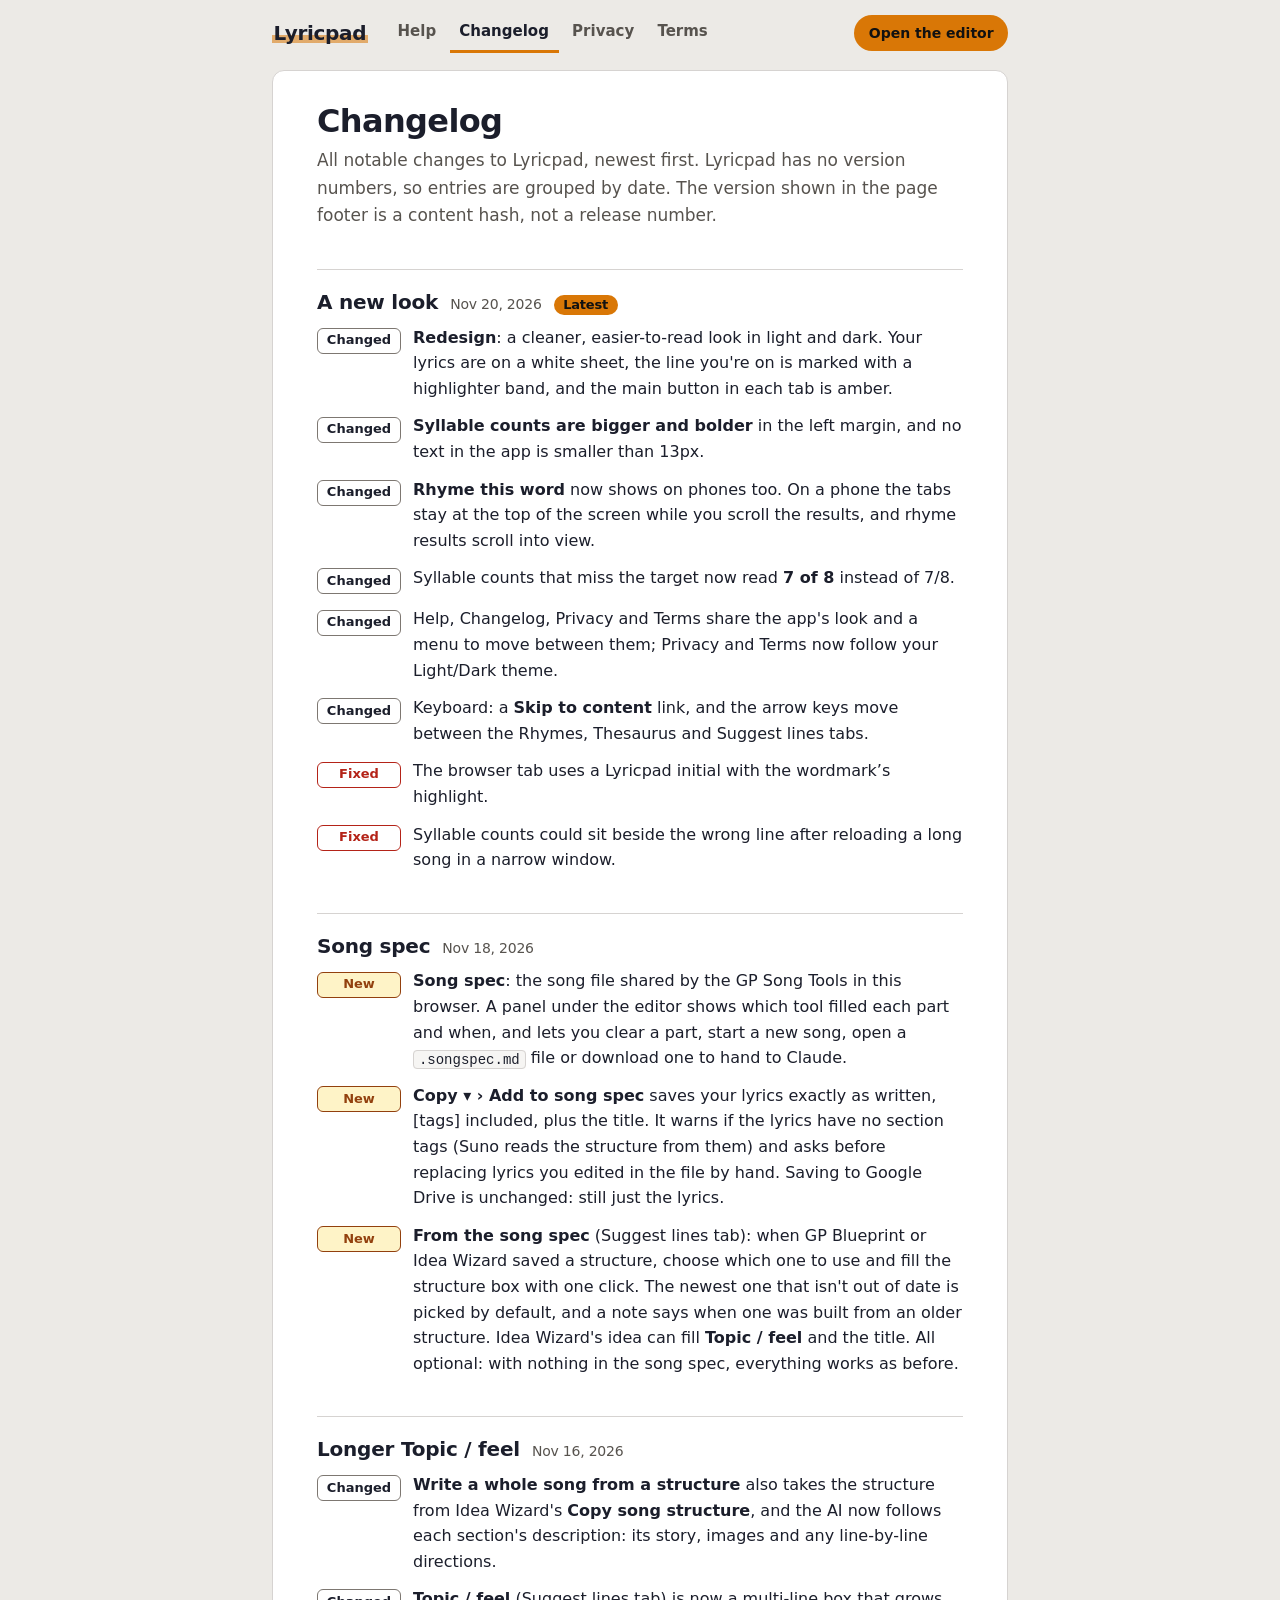
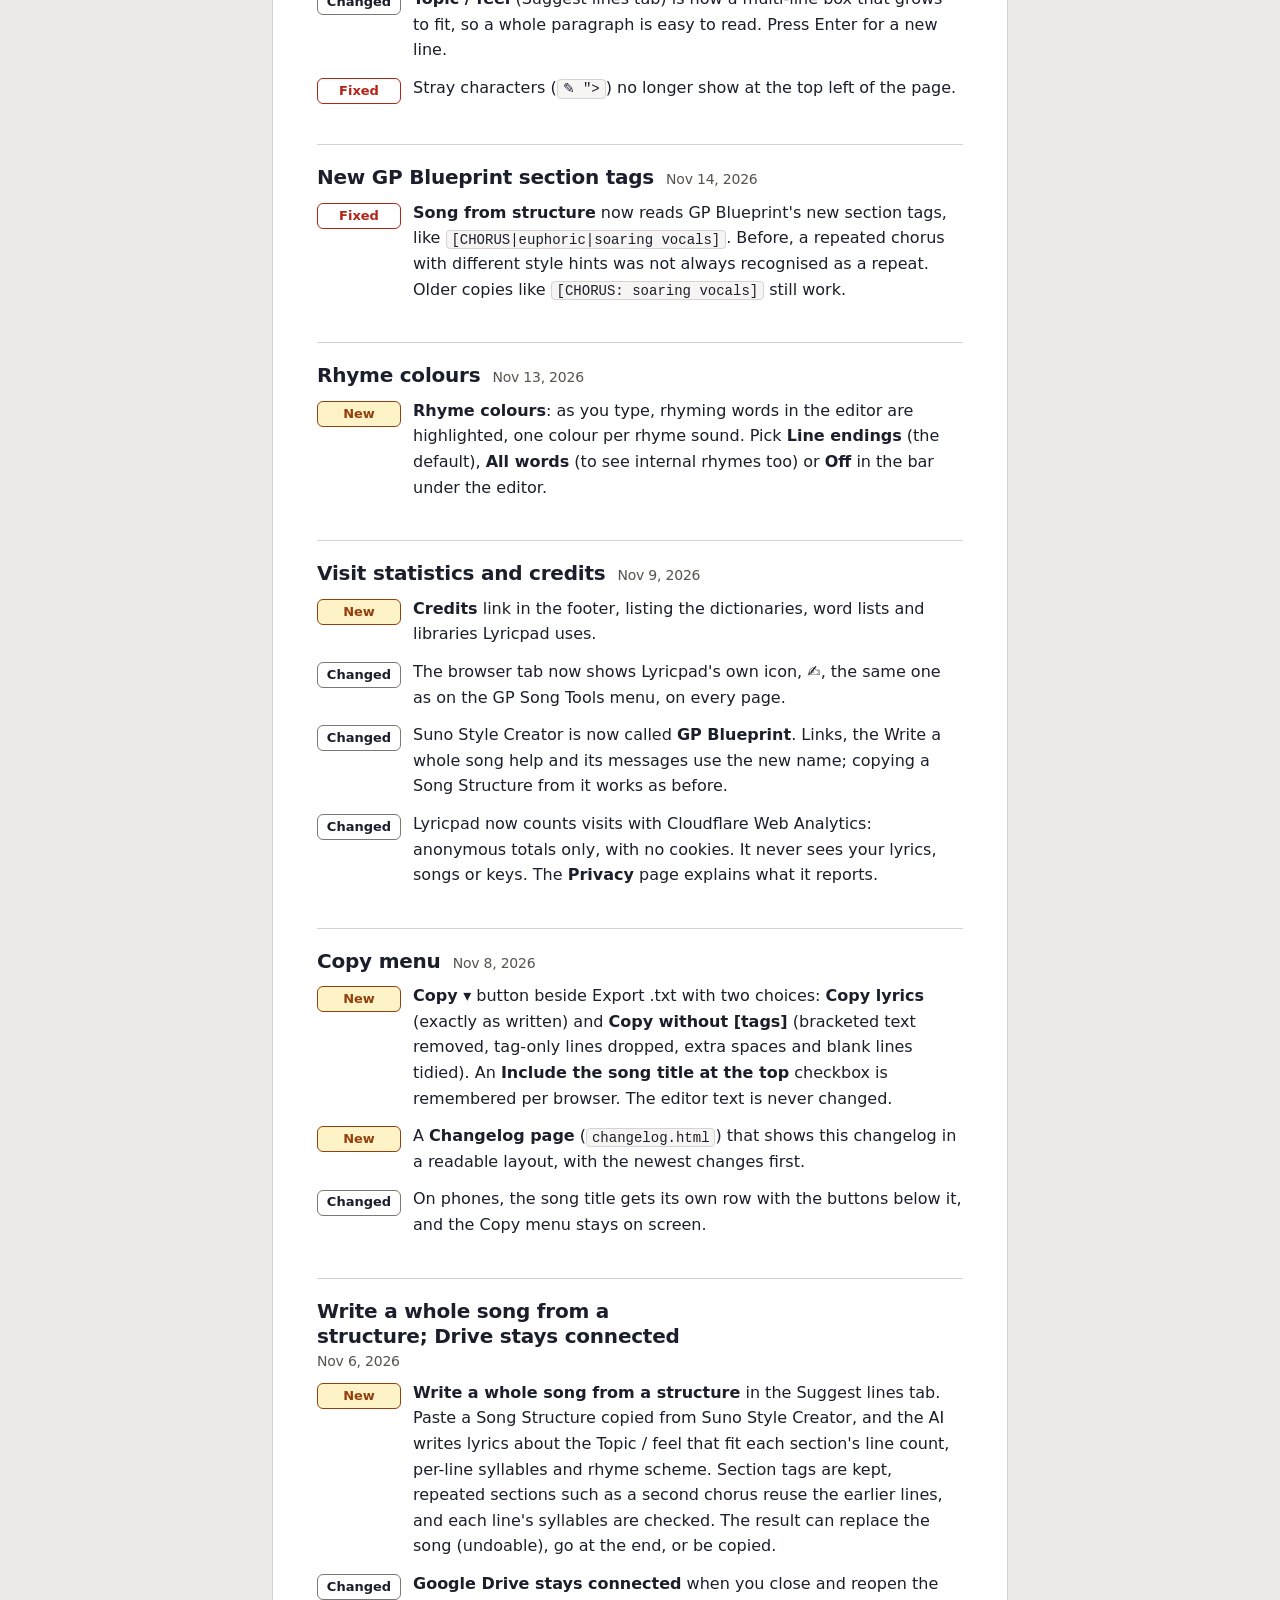
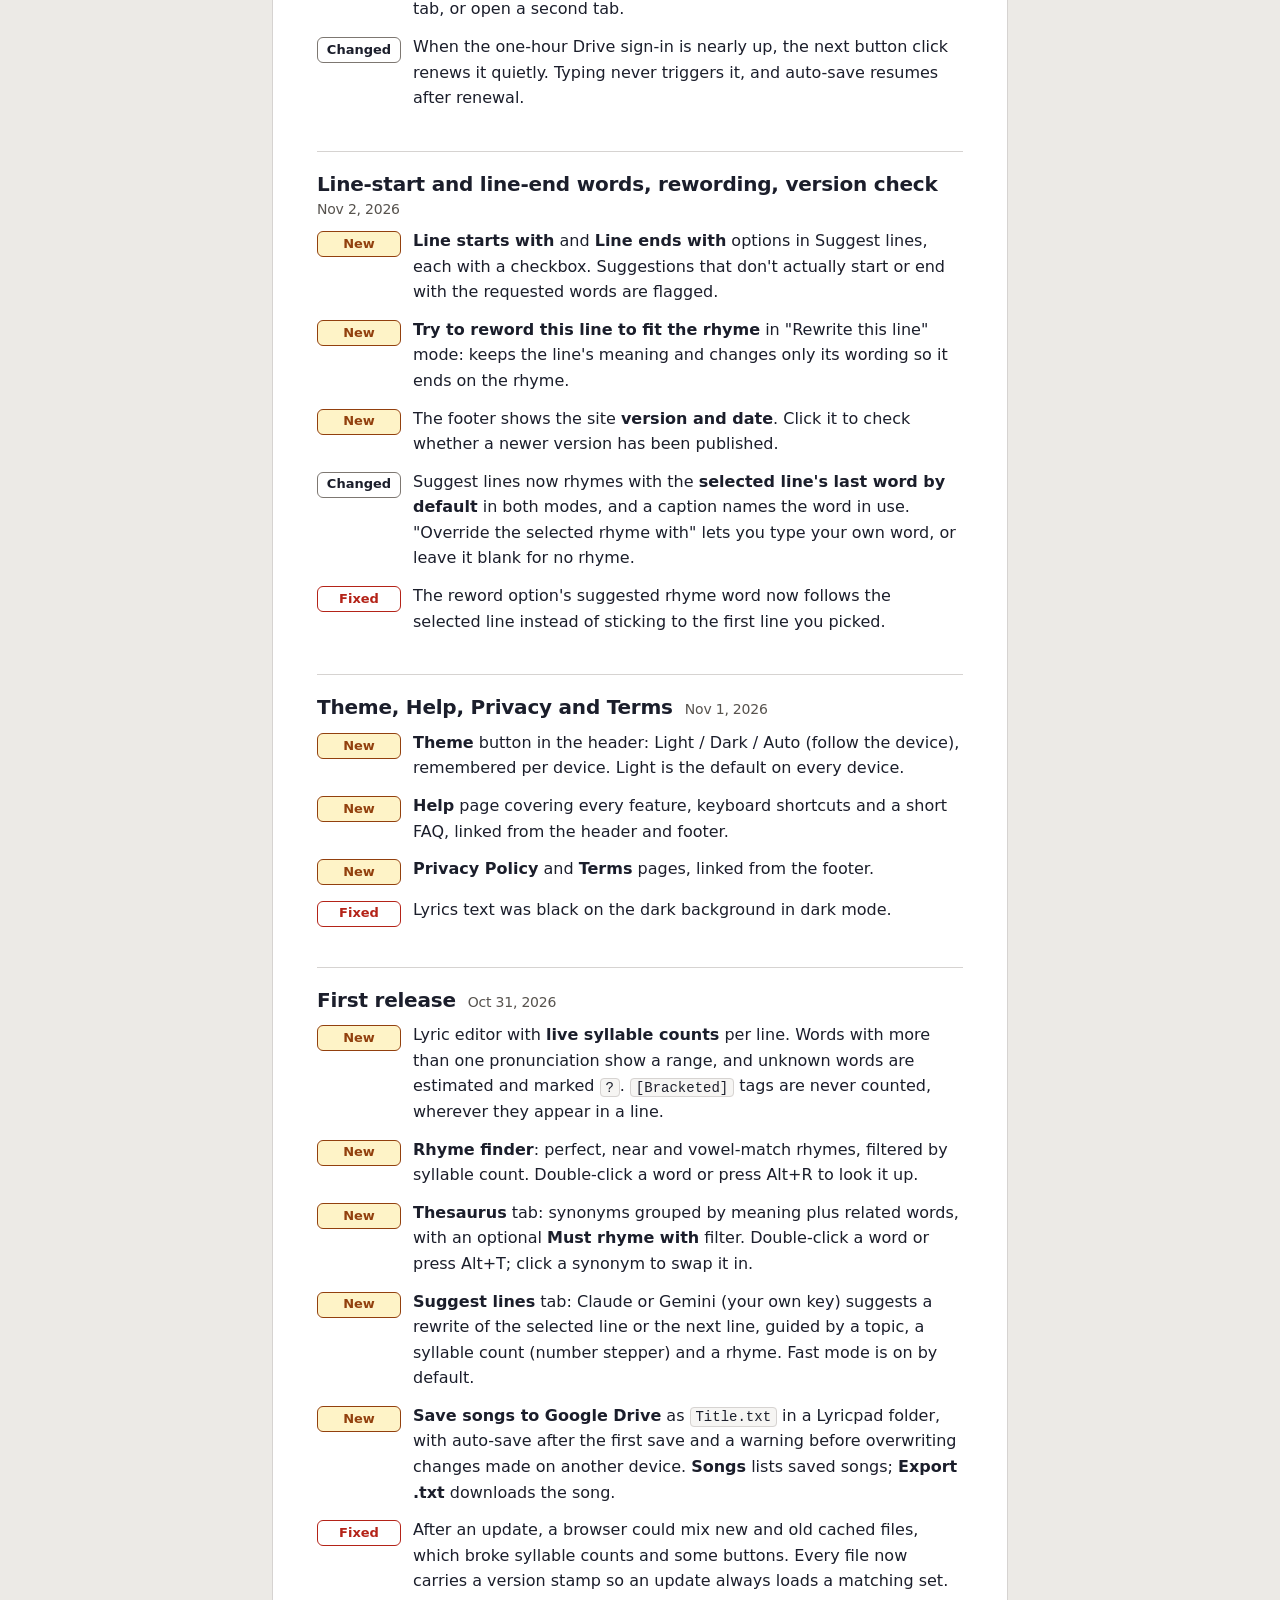
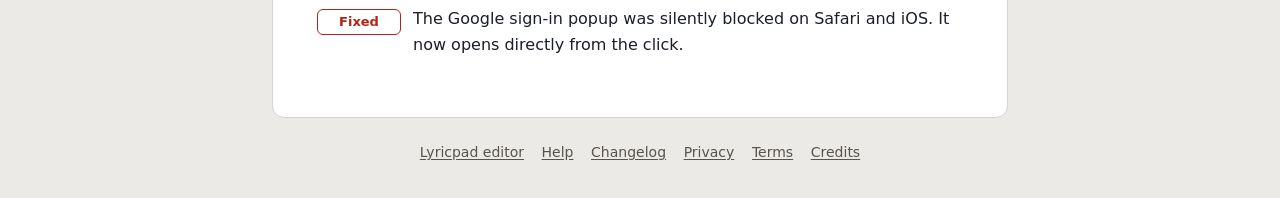
==== commit 63d97070: "Match the browser icon to the app branding" ====
--- a/changelog.html
+++ b/changelog.html
@@ -2,7 +2,7 @@
 <html lang="en">
 <head>
 <meta charset="utf-8">
-<link rel="icon" href="data:image/svg+xml,<svg xmlns='http://www.w3.org/2000/svg' viewBox='0 0 100 100'><text y='.9em' font-size='90'>✍️</text></svg>">
+<link rel="icon" href="favicon.svg" type="image/svg+xml">
 <meta name="viewport" content="width=device-width, initial-scale=1, viewport-fit=cover">
   <meta name="theme-color" content="#eceae6" media="(prefers-color-scheme: light)">
   <meta name="theme-color" content="#141312" media="(prefers-color-scheme: dark)">
@@ -16,7 +16,7 @@
     document.documentElement.dataset.theme = t === "dark" || t === "auto" ? t : "light";
   })();
 </script>
-<link rel="stylesheet" href="css/pages.css?v=5e0421cd">
+<link rel="stylesheet" href="css/pages.css?v=b32c3ae3">
 </head>
 <body>
 <a class="skip" href="#main">Skip to content</a>
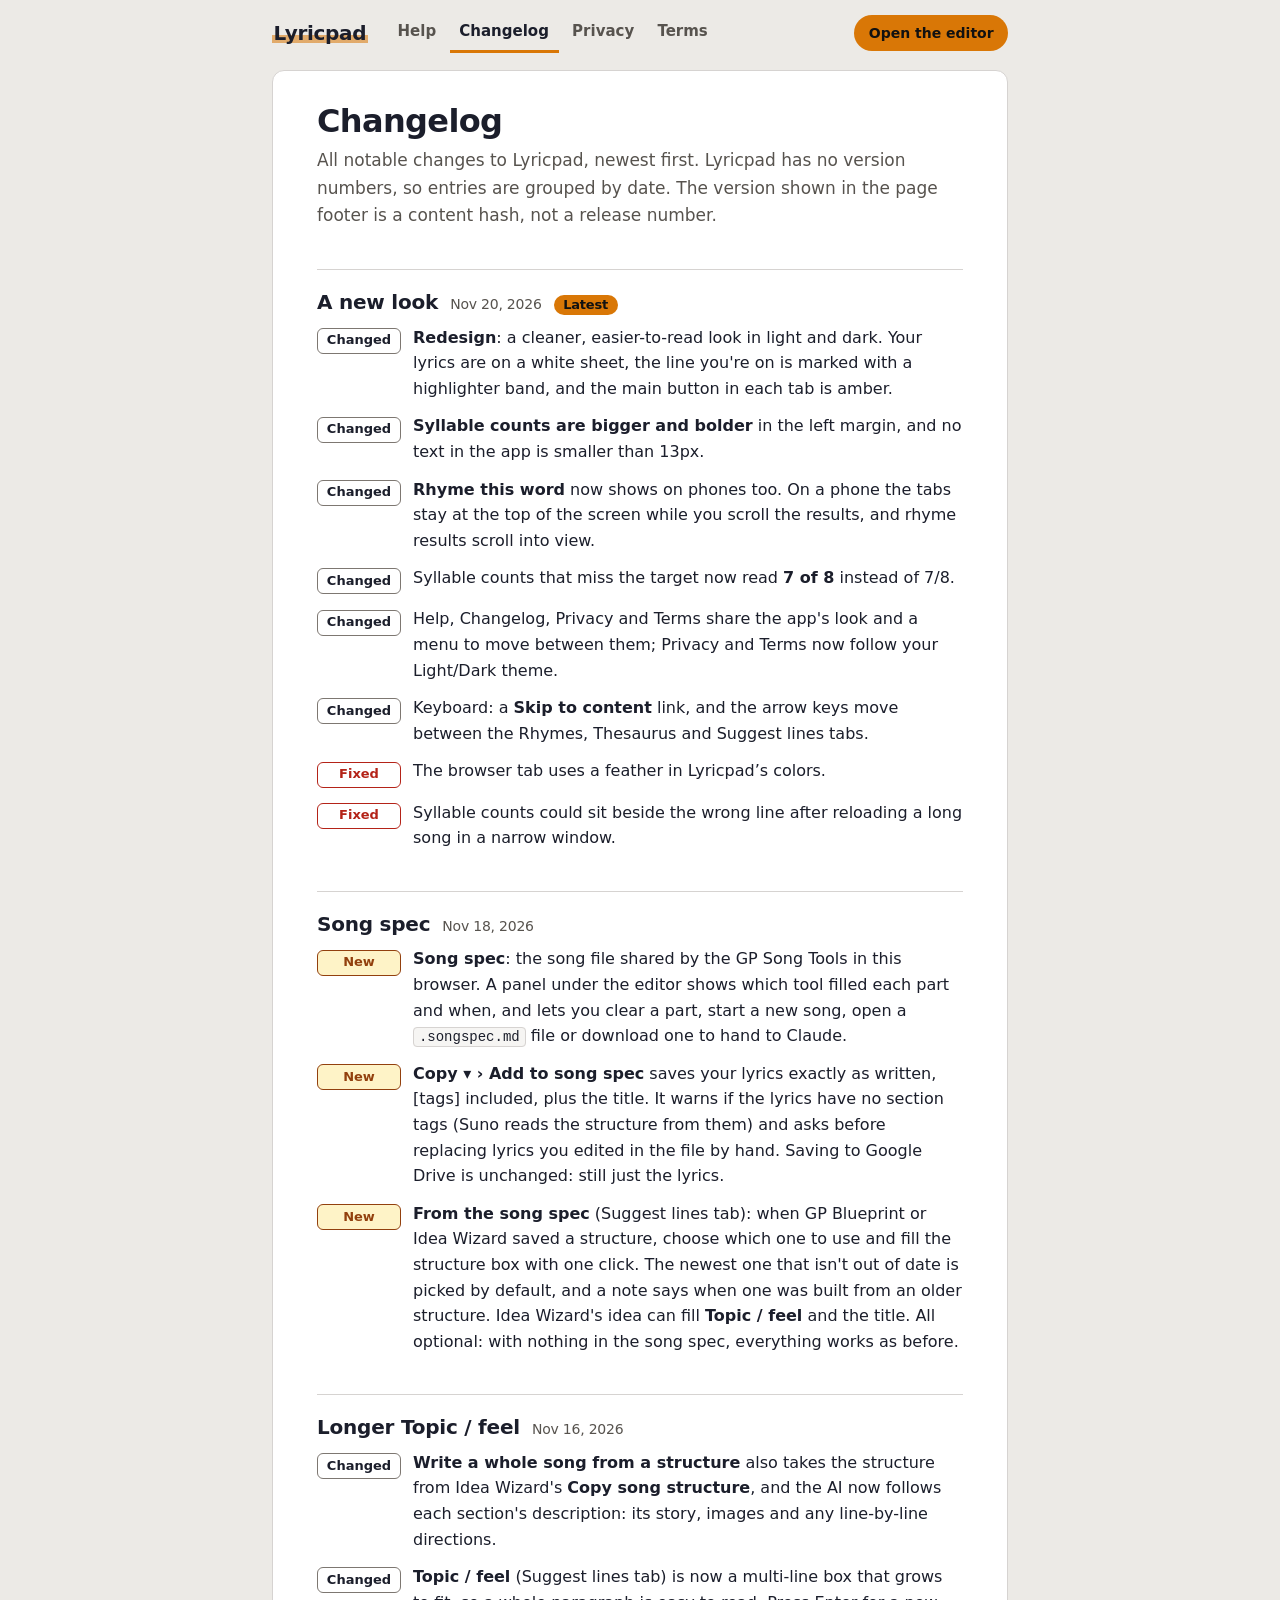
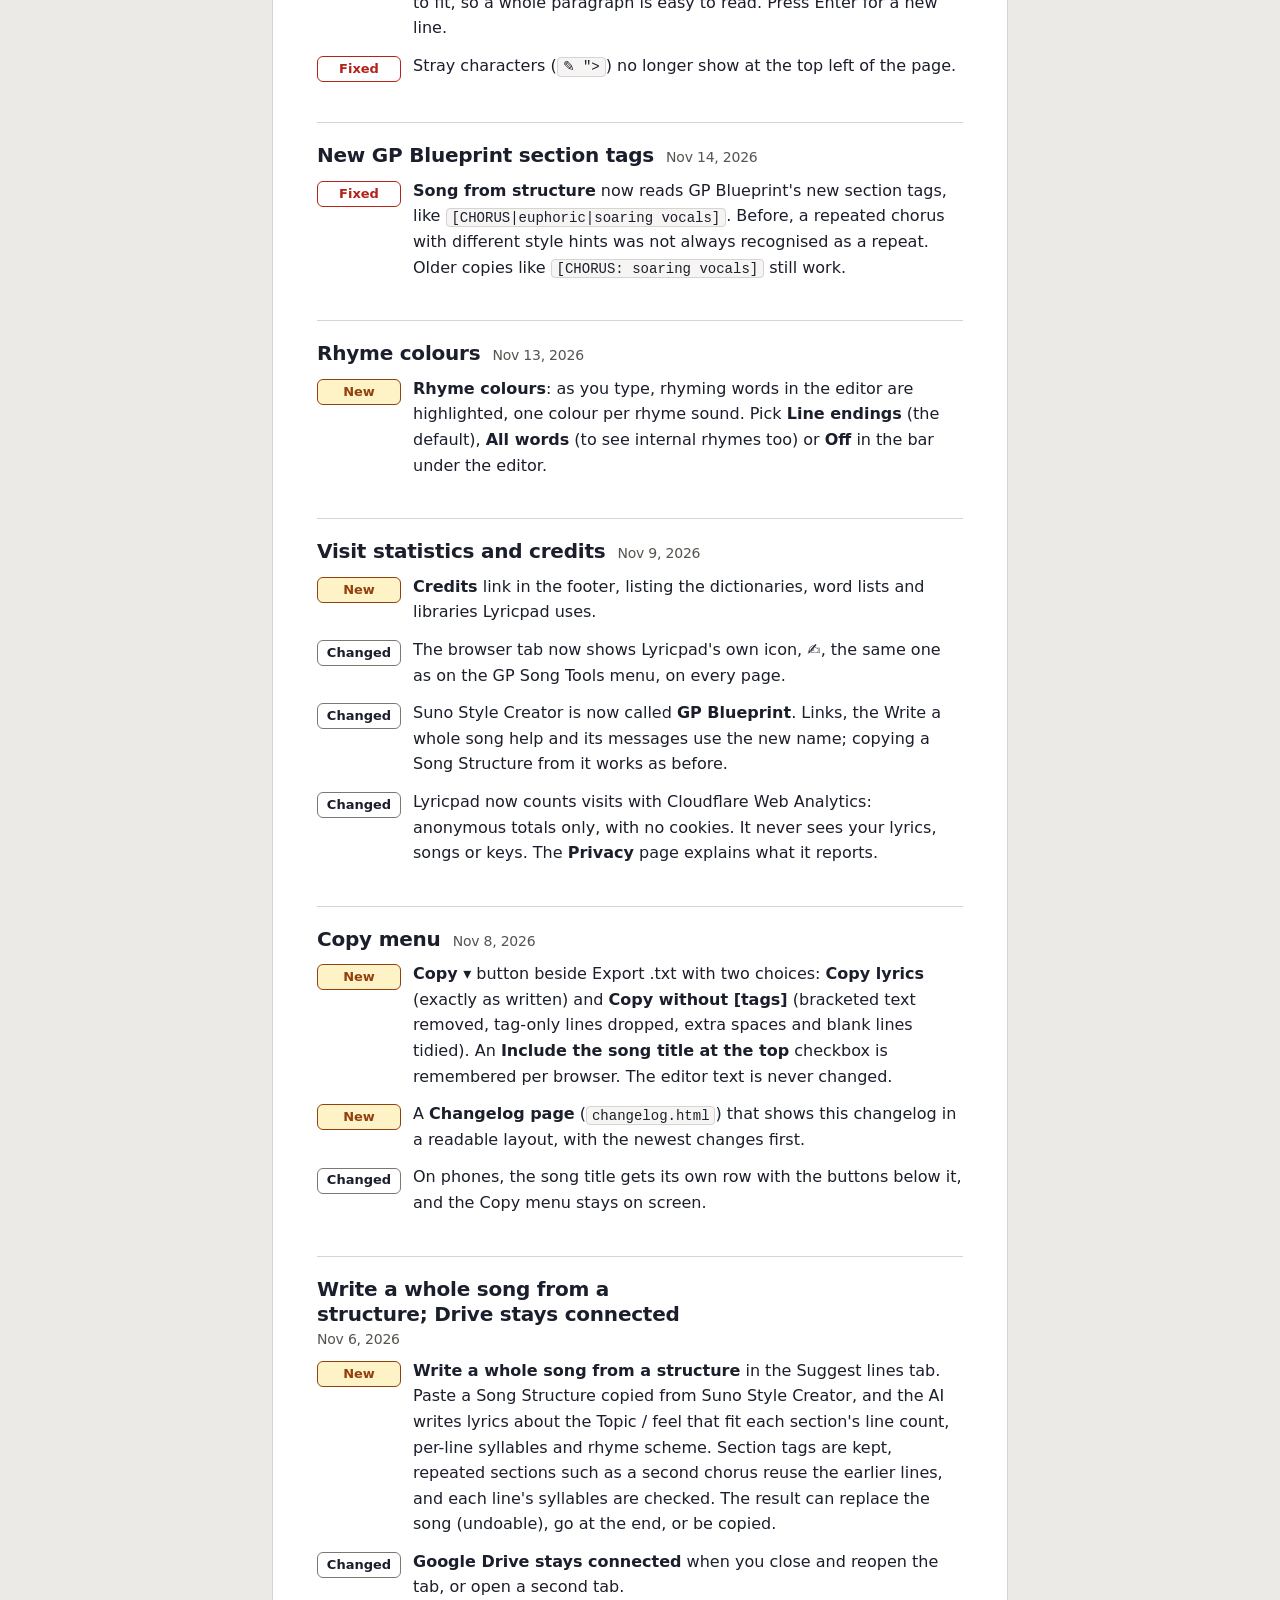
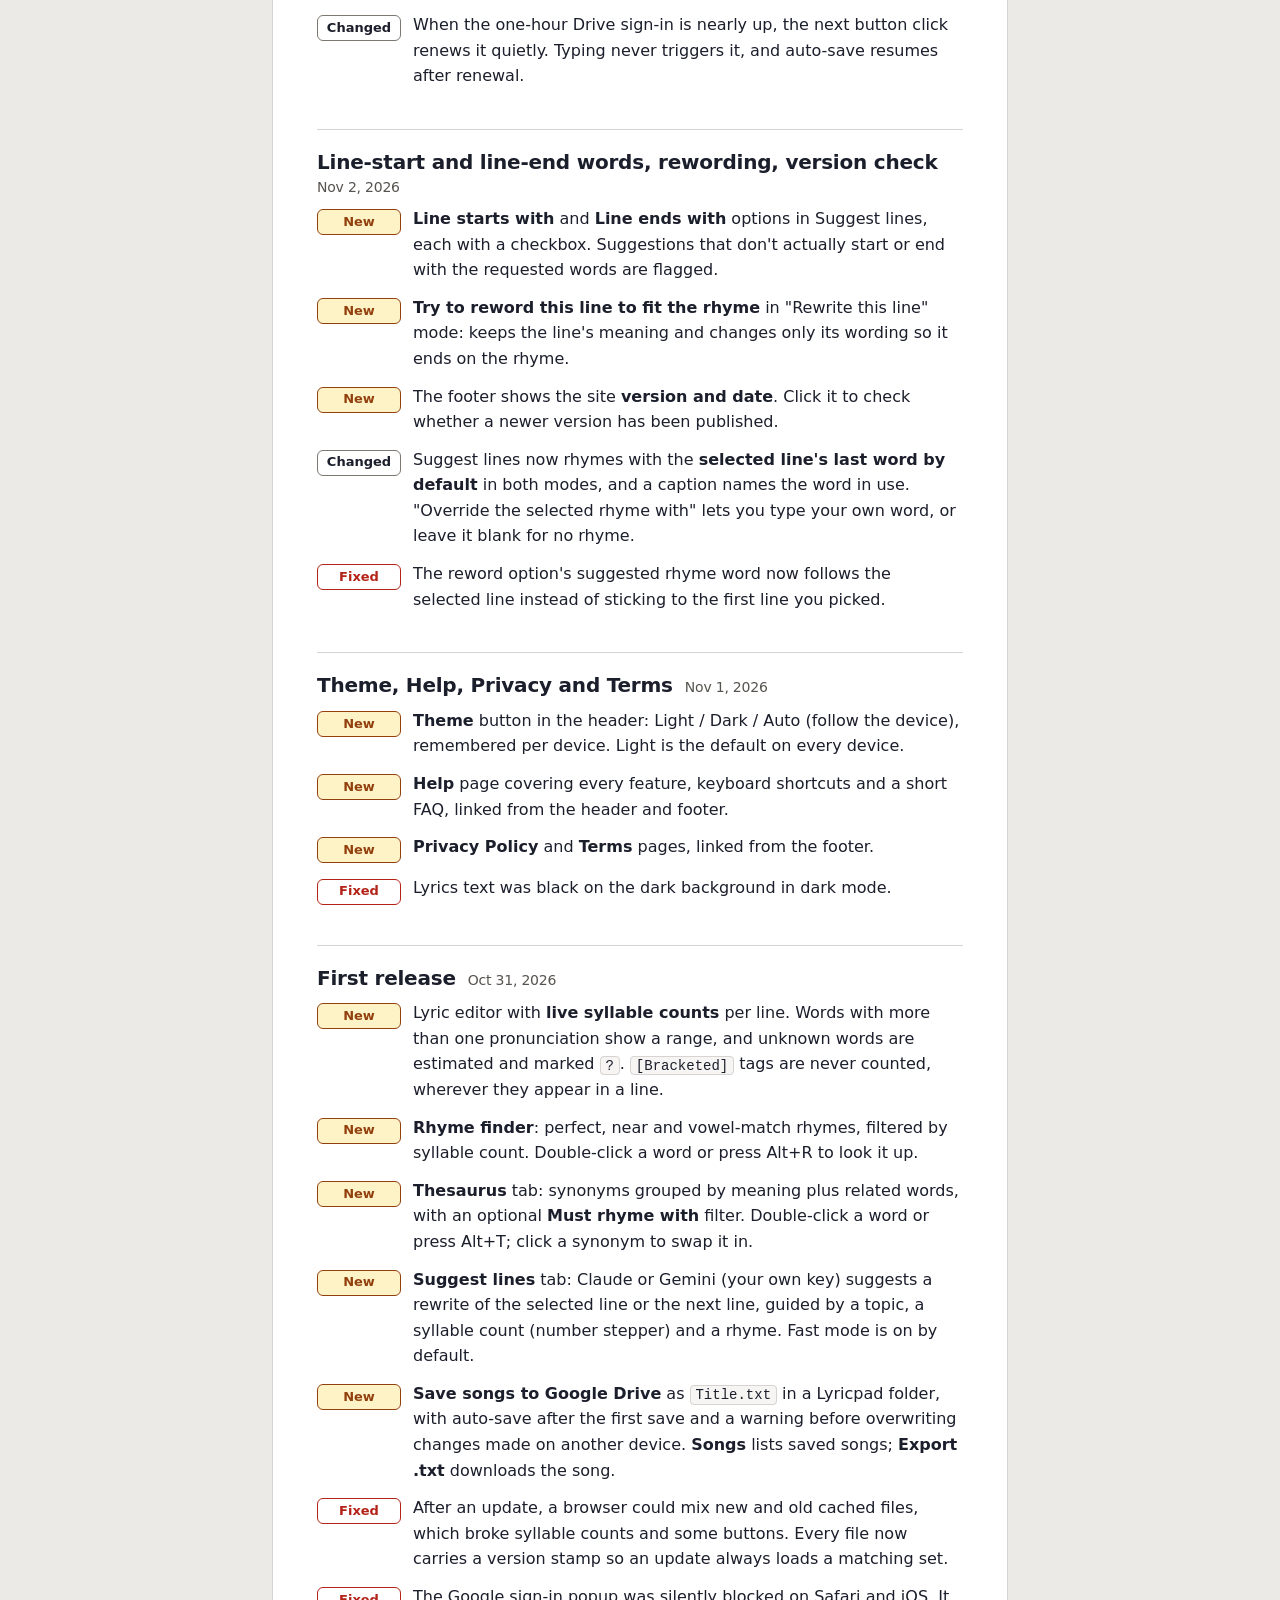
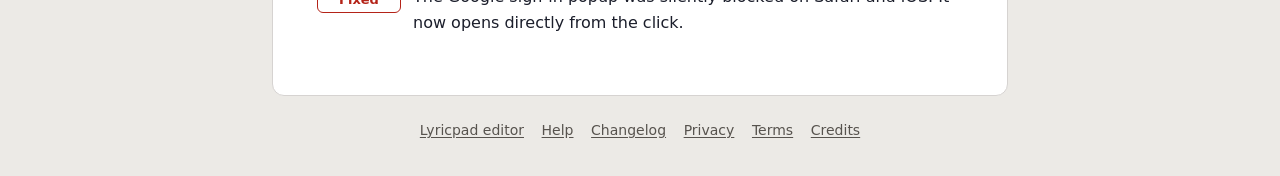
==== commit a0933a94: "Use a feather for the browser icon" ====
--- a/changelog.html
+++ b/changelog.html
@@ -2,7 +2,7 @@
 <html lang="en">
 <head>
 <meta charset="utf-8">
-<link rel="icon" href="favicon.svg" type="image/svg+xml">
+<link rel="icon" href="feather.svg" type="image/svg+xml">
 <meta name="viewport" content="width=device-width, initial-scale=1, viewport-fit=cover">
   <meta name="theme-color" content="#eceae6" media="(prefers-color-scheme: light)">
   <meta name="theme-color" content="#141312" media="(prefers-color-scheme: dark)">
@@ -16,7 +16,7 @@
     document.documentElement.dataset.theme = t === "dark" || t === "auto" ? t : "light";
   })();
 </script>
-<link rel="stylesheet" href="css/pages.css?v=b32c3ae3">
+<link rel="stylesheet" href="css/pages.css?v=4a3ccd64">
 </head>
 <body>
 <a class="skip" href="#main">Skip to content</a>
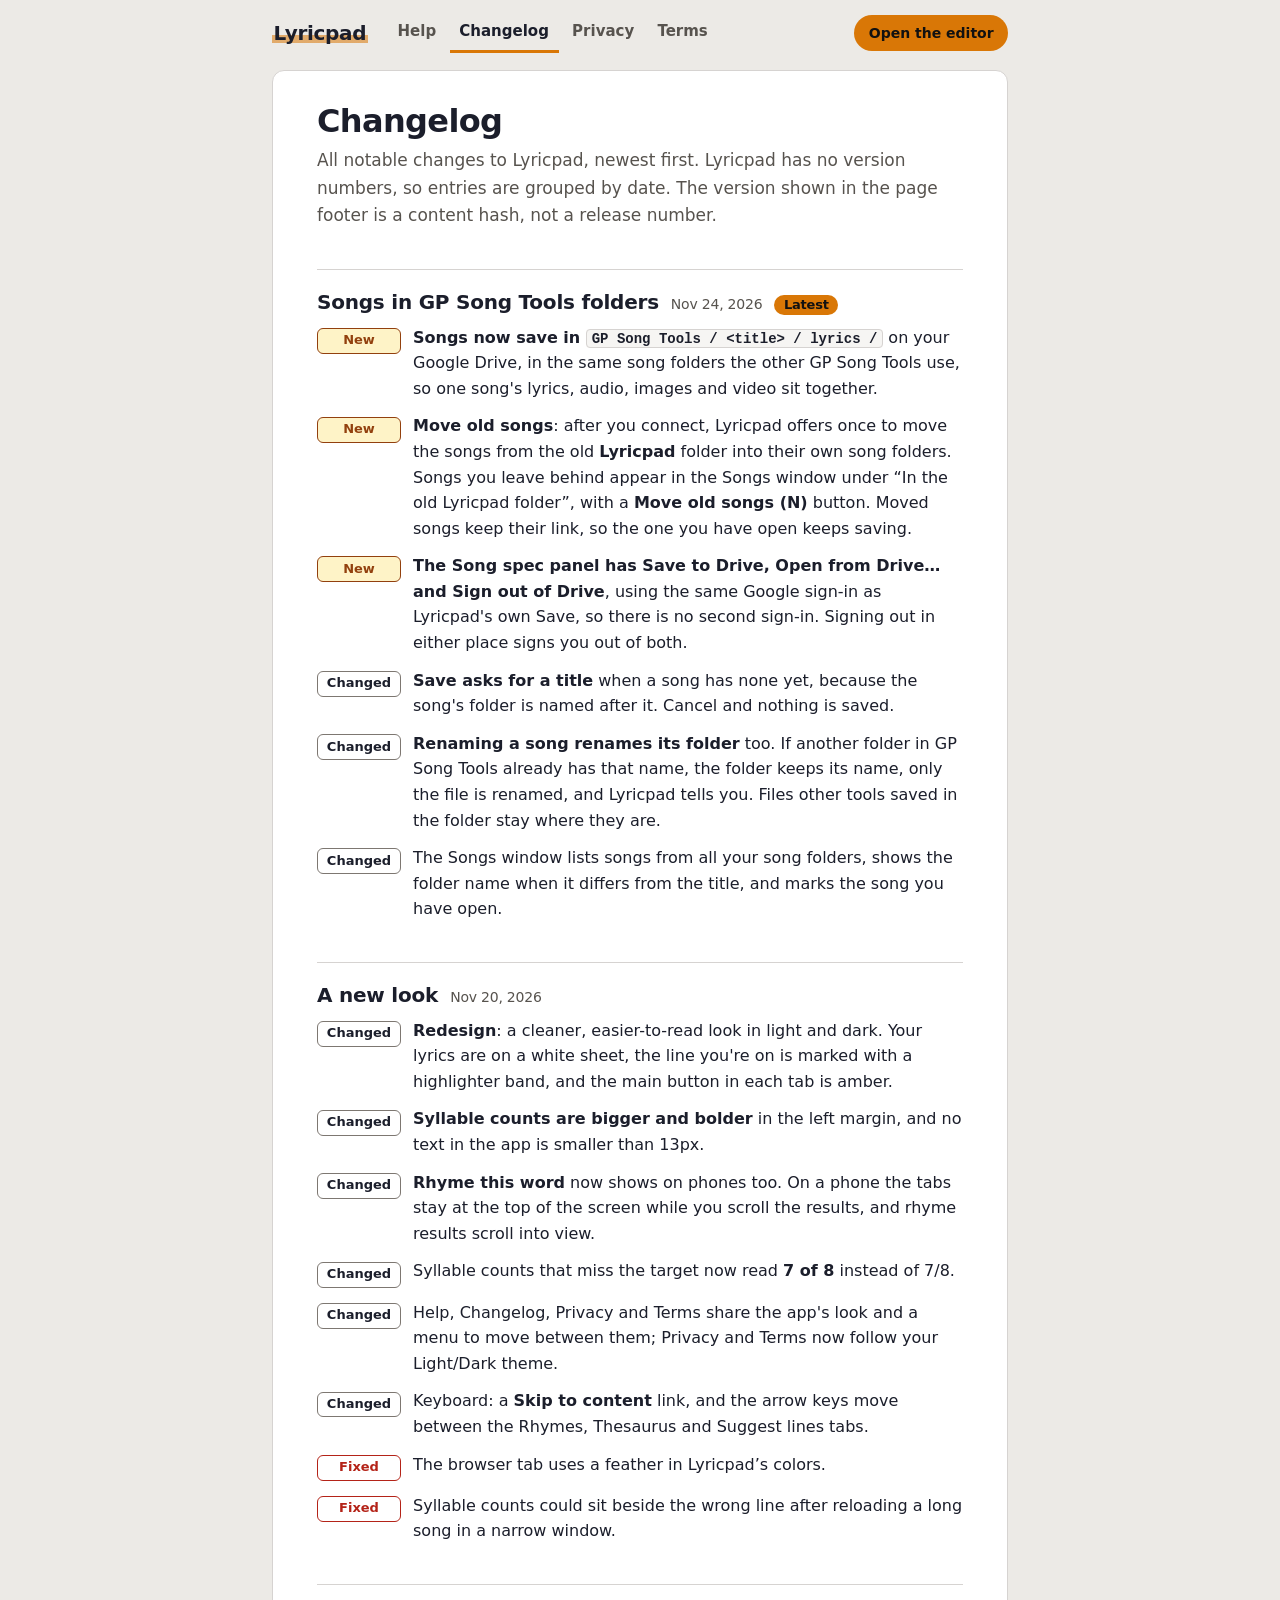
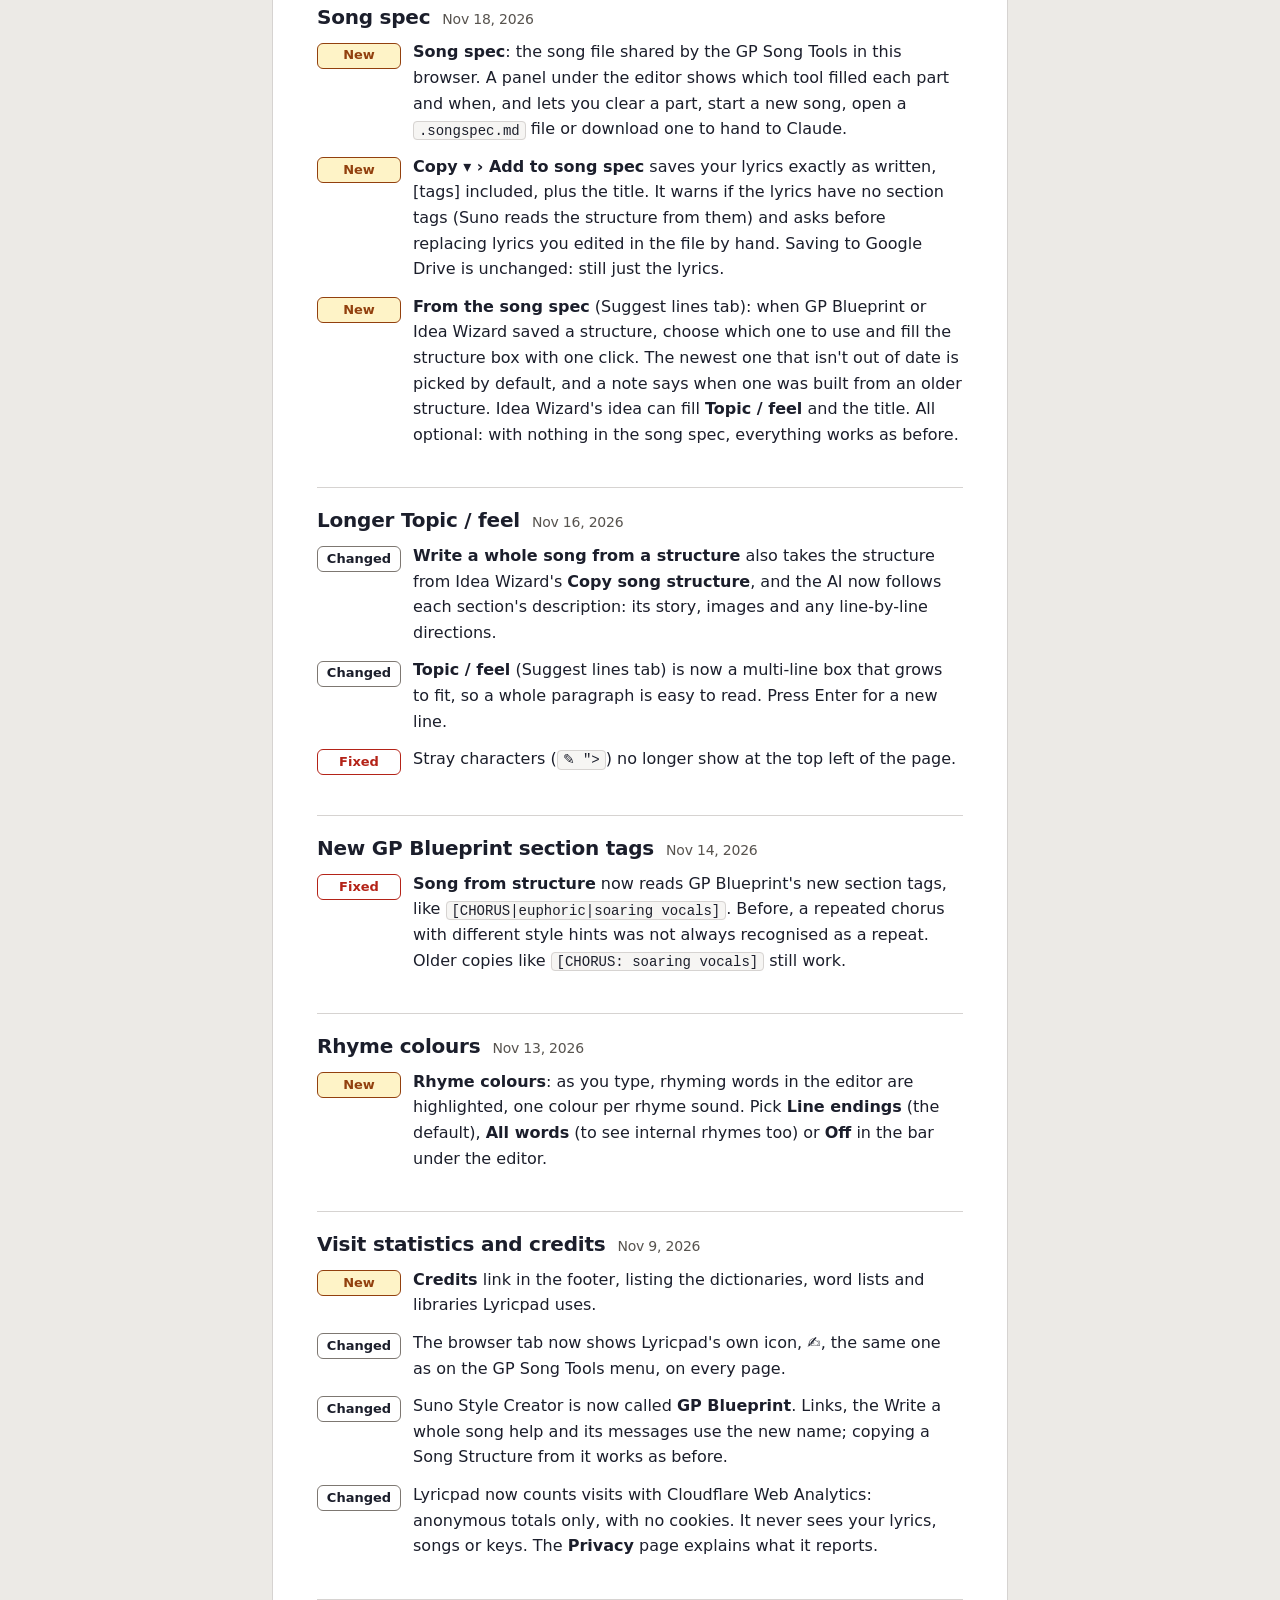
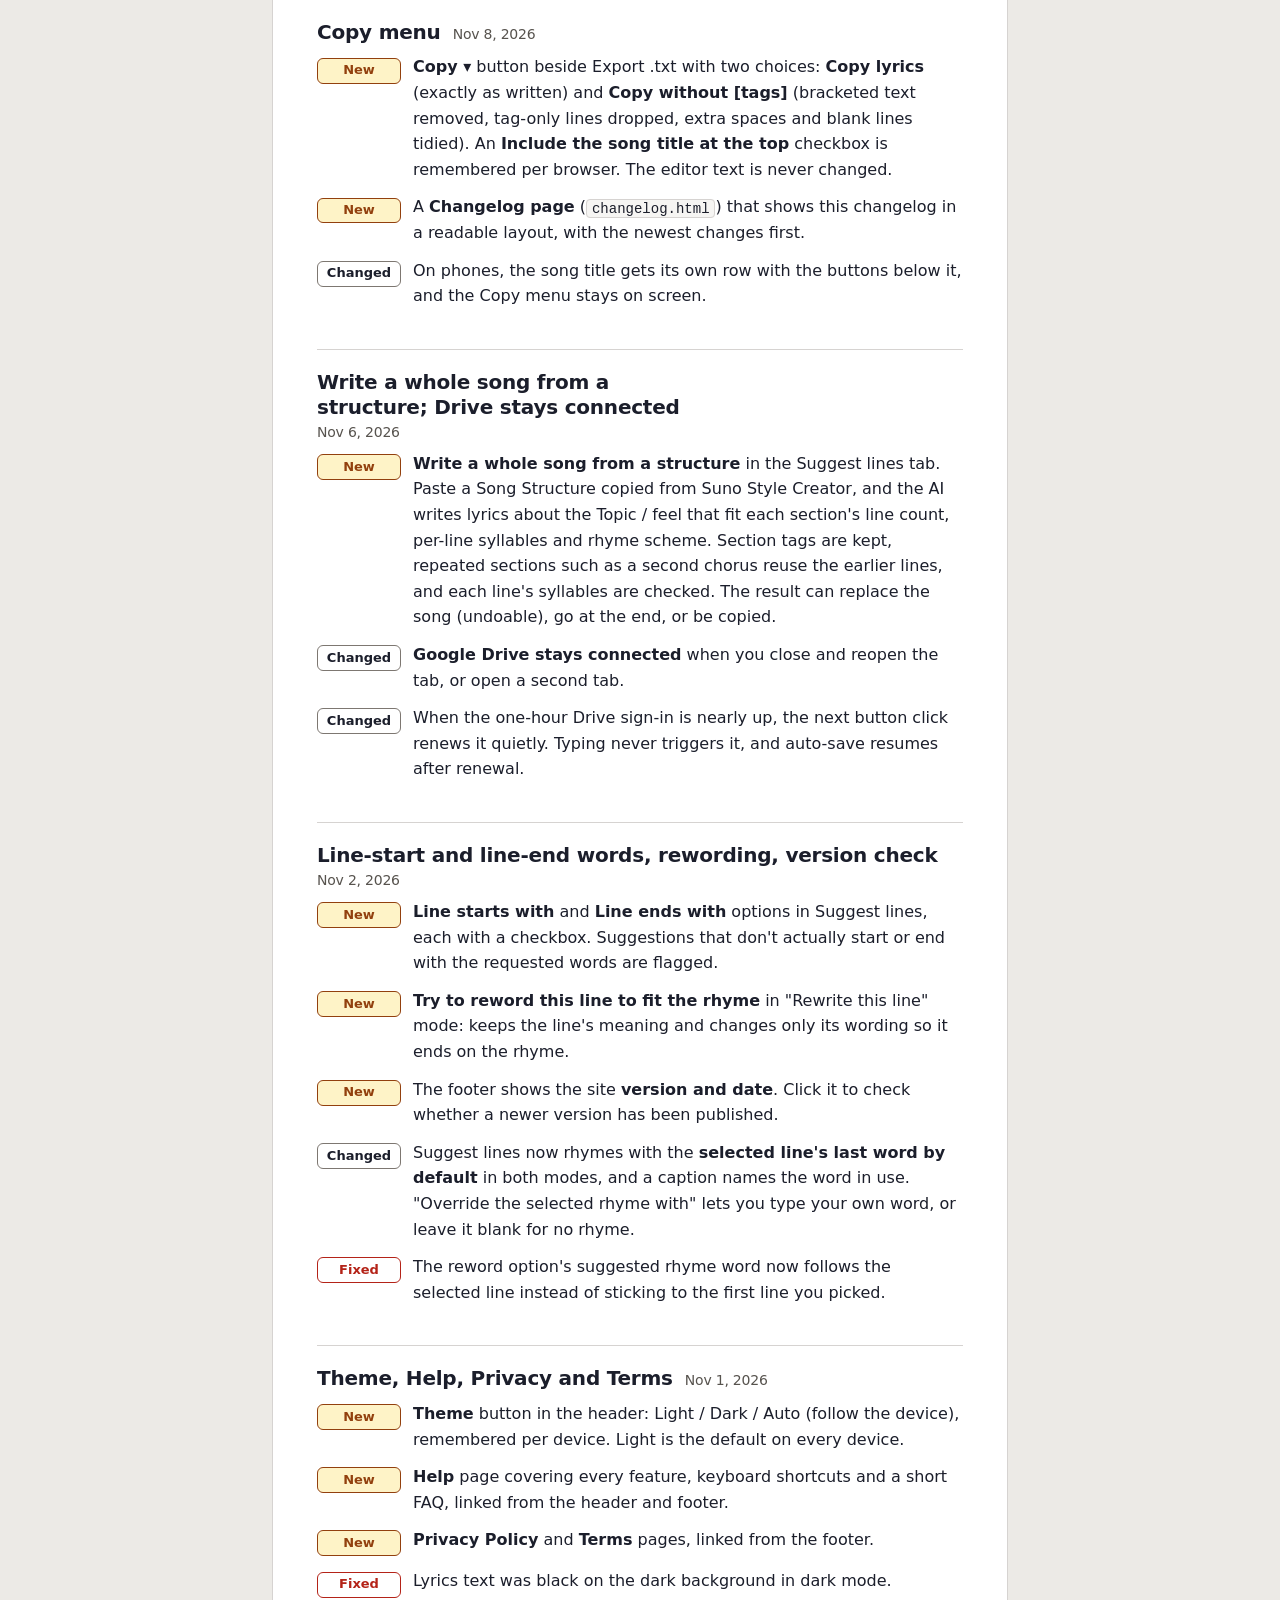
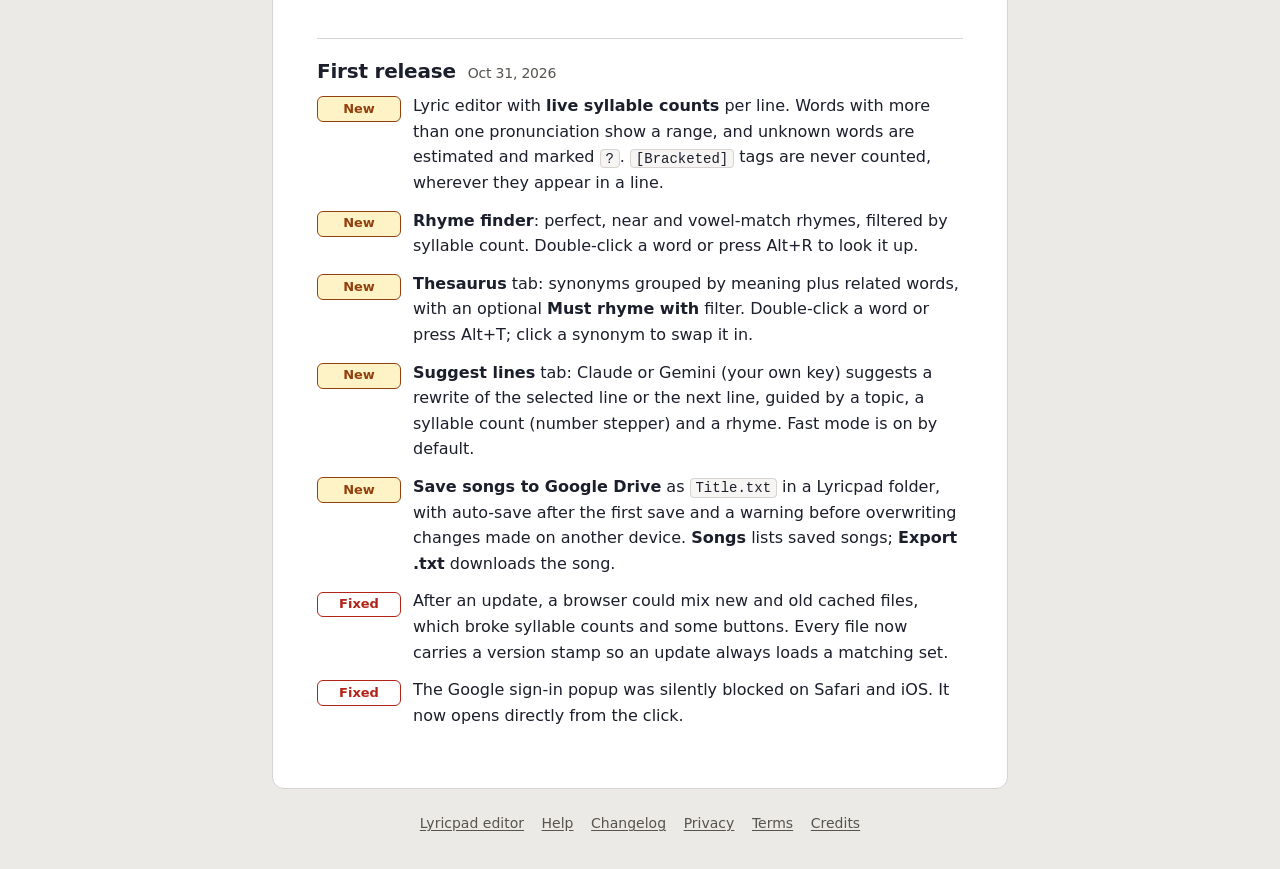
==== commit eea0d540: "Save songs in GP Song Tools song folders; move old songs; Drive in the Song spec panel Co-Authored-B" ====
--- a/changelog.html
+++ b/changelog.html
@@ -16,7 +16,7 @@
     document.documentElement.dataset.theme = t === "dark" || t === "auto" ? t : "light";
   })();
 </script>
-<link rel="stylesheet" href="css/pages.css?v=4a3ccd64">
+<link rel="stylesheet" href="css/pages.css?v=b62c520e">
 </head>
 <body>
 <a class="skip" href="#main">Skip to content</a>
